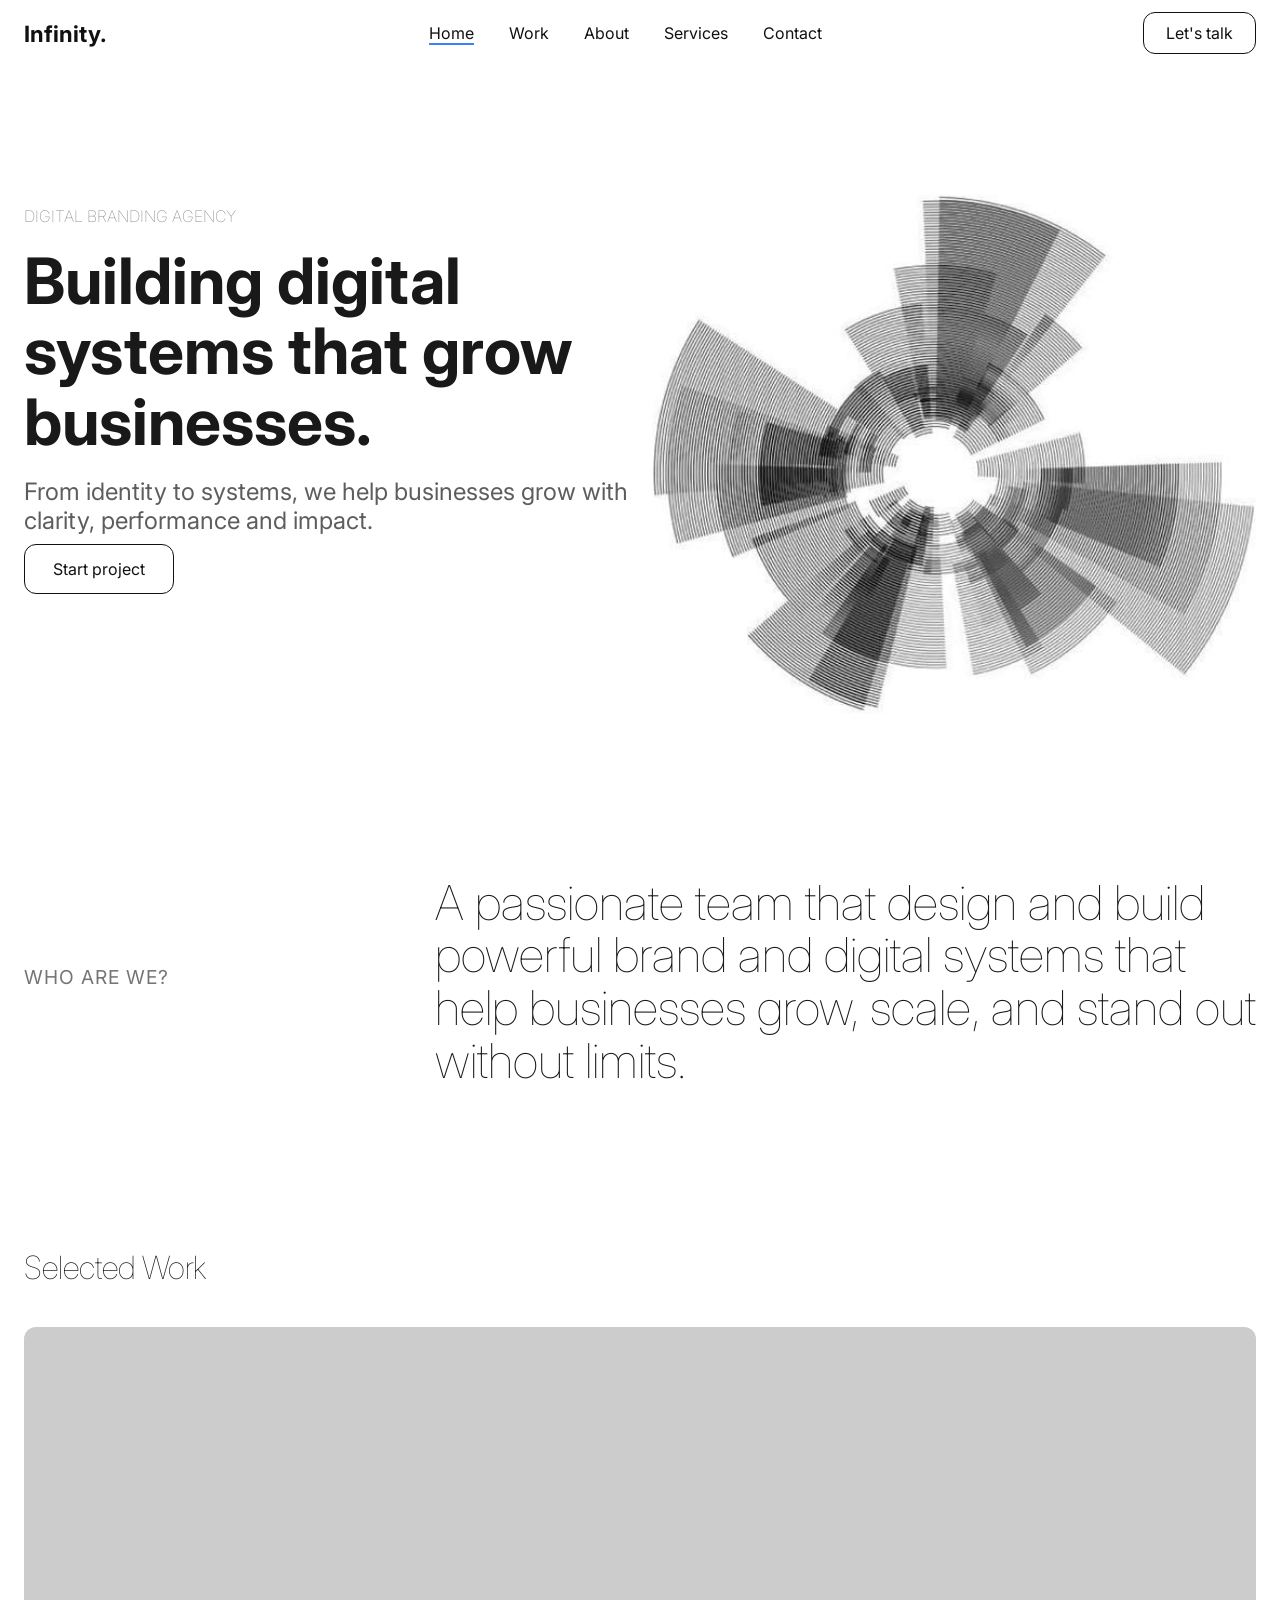
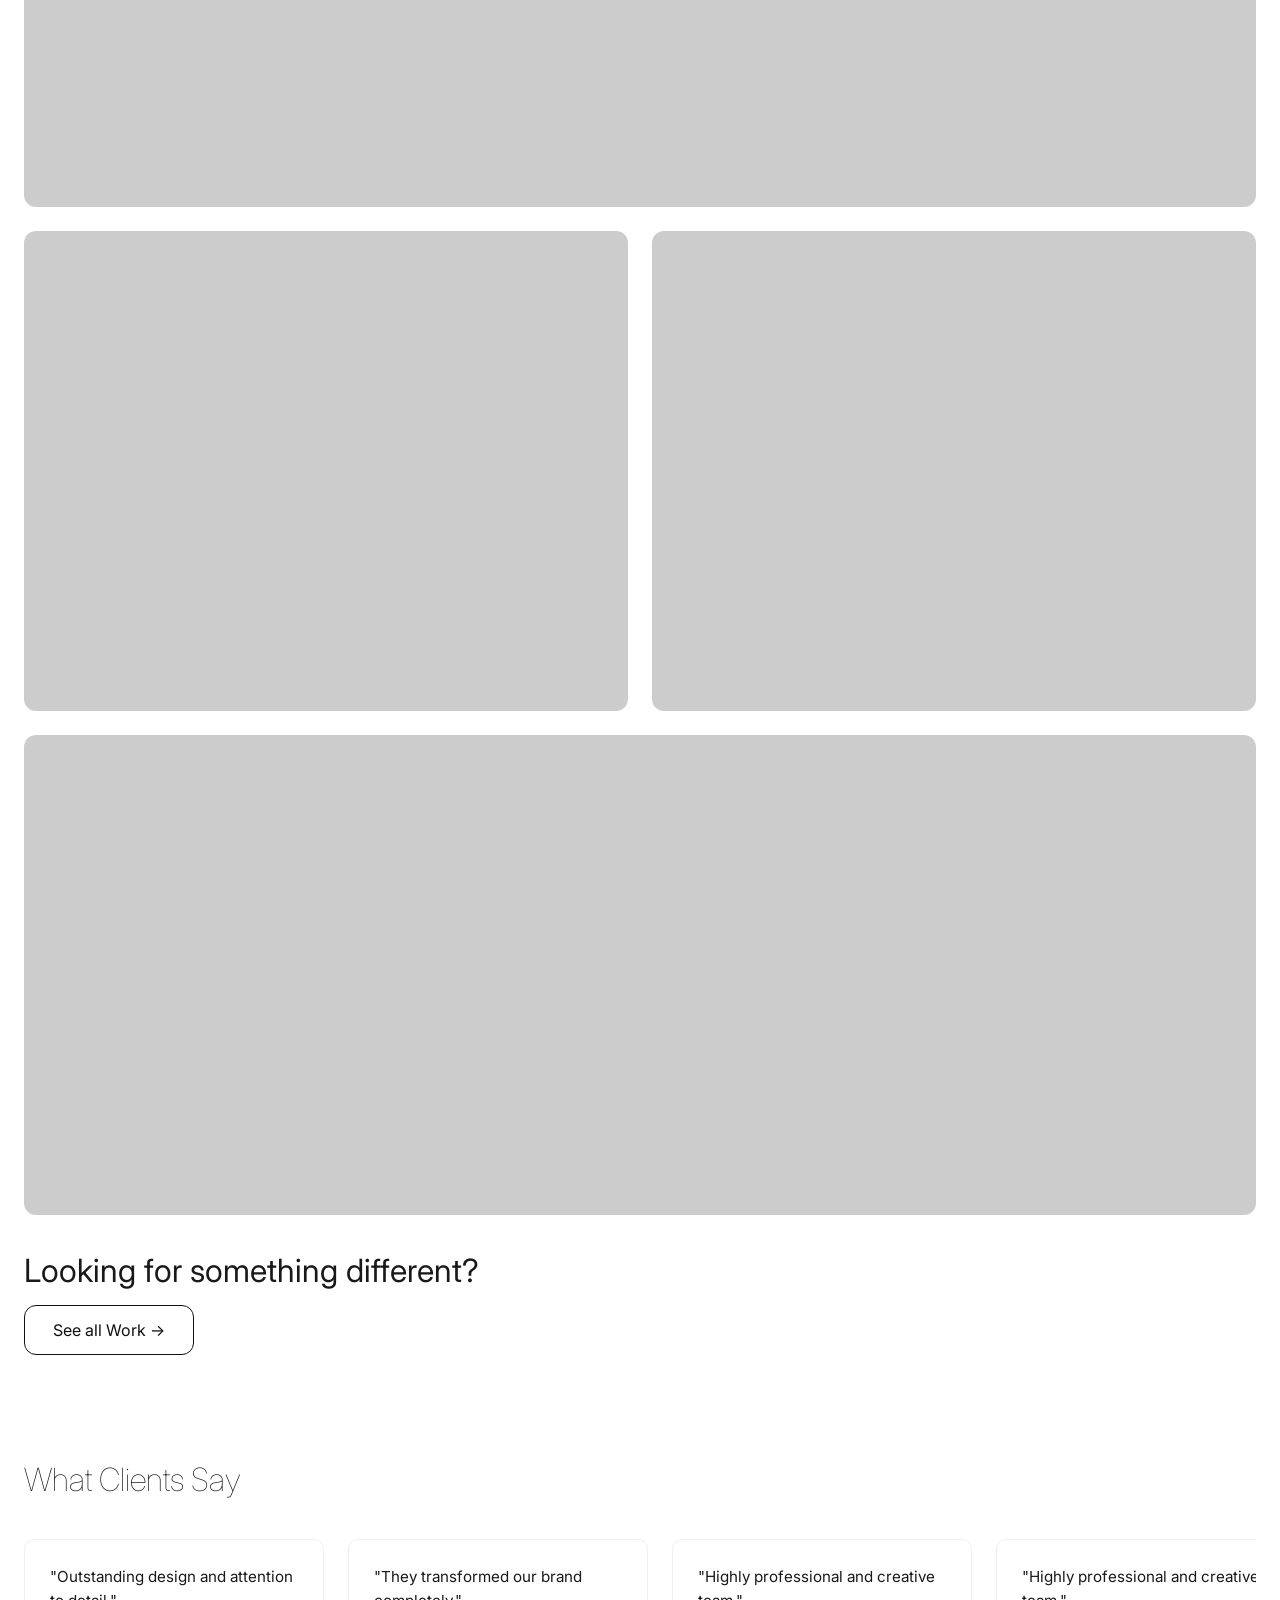
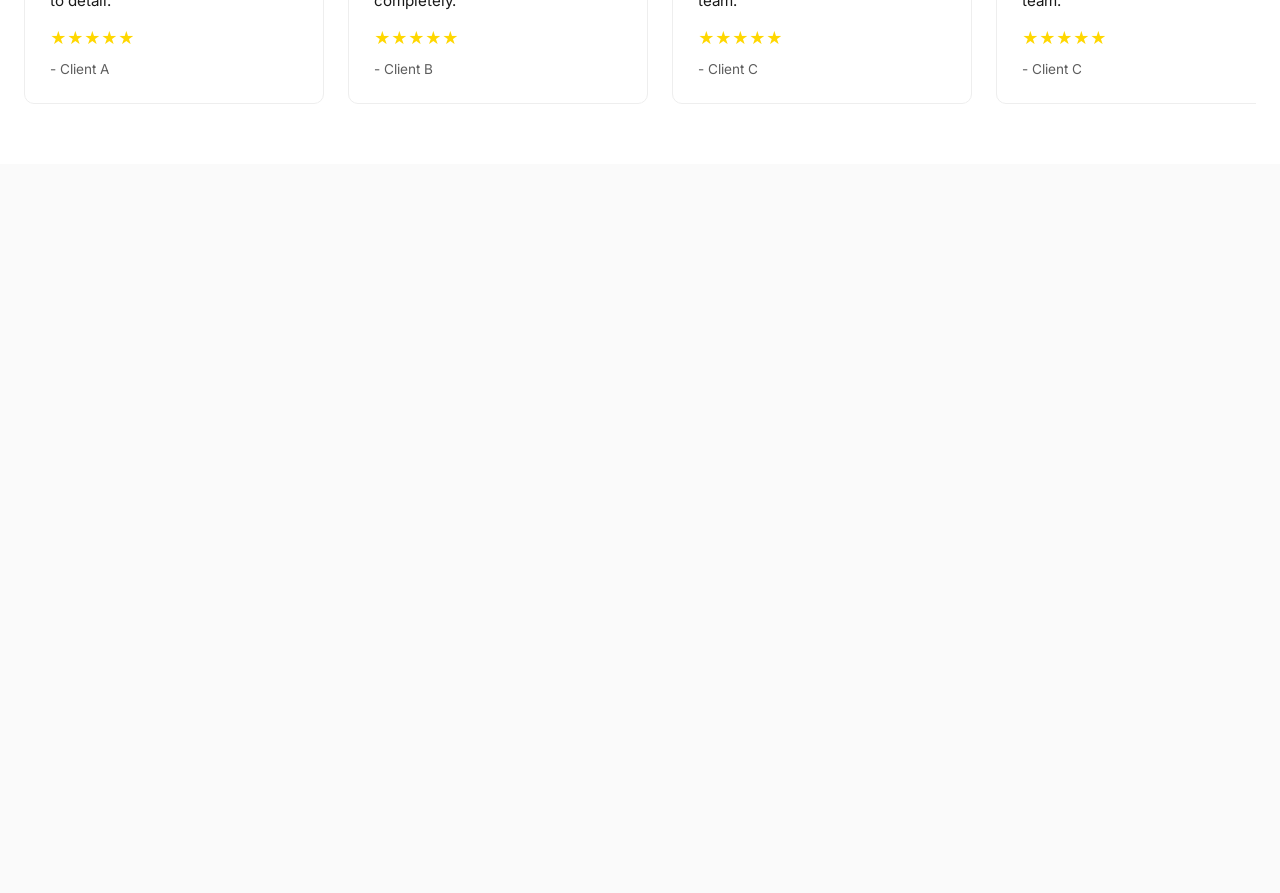
==== index.html @ a7bb95bc "Add files via upload" ====
<!DOCTYPE html>
<html lang="en">

    <head>

        <meta charset="UTF-8">
        <meta name="viewport" content="width=device-width, initial-scale=1.0">
        <title>Infinity Designs</title>

        <link href="https://fonts.googleapis.com/css2?family=Inter:wght@400;500;700&display=swap" rel="stylesheet">
        <link rel="stylesheet"href="style.css">
        <link rel="stylesheet"href="https://cdnjs.cloudflare.com/ajax/libs/font-awesome/6.5.0/css/all.min.css">

        
    </head>

    <body>

        <!-- PAGE TRANSITION -->
        <div class="page-transition"></div>

        <div class="main-content">

            <header class="navbar">

                <a href="index.html" class="logo">Infinity.</a>

                <nav class="nav">

                    <ul class="nav-links">
                        <li><a href="index.html" class="active">Home</a></li>
                        <li><a href="portfolio.html">Work</a></li>
                        <li><a href="about.html">About</a></li>
                        <li><a href="services.html">Services</a></li>
                        <li><a href="contact.html">Contact</a></li>
                    </ul>
                    <span class="underline"></span>

                    <a href="contact.html" class="mobile-cta">Let's talk</a>

                    <span class="underline"></span>

                </nav>

                <a href="contact.html" class="cta-btn">Let's talk</a>

                <!-- HAMBURGER -->

                <div class="hamburger">
                    <span></span>
                    <span></span>
                </div>

            </header>

           

            <!--HERO -->
            <section class="hero">

                <div class="hero-container">

                    <div class="hero-text">
                        <h4 class="hero-sub">DIGITAL BRANDING AGENCY</h4>
                        <h1>Building digital systems that grow businesses.</h1>
                        <p>From identity to systems, we help businesses grow with clarity, performance and impact.</p>
                        <a href="contact.html" class="hero-cta">Start project</a>
                    </div>
                   
                    <div class="hero-media">
                        <img src="assets/images/hero.jpg" alt="">
                    </div>

                </div>

            </section>



            <!-- ABOUT -->
            
            <section class="home-about">

                <div class="home-about-container">
                    <span class="home-about-label">who are we?</span>
                    <h1 class="home-about-title">A passionate team that design and build powerful brand and digital systems that help businesses grow, scale, and stand out without limits.</h1>
                </div>

            </section>



            <!-- WORK -->
            <section class="work">

                <h2 class="work-heading fade-item">Selected Work</h2>

                <div class="work-grid">

                    <a href="portfolio.html" class="work-item large">

                        <video src="assets/videos/Video Project 1.mp4" autoplay muted loop></video>

                        <div class="work-overlay">
                            <h3>Project One</h3>
                            <p>UI / UX Design</p>
                        </div>

                    </a>

                    <a href="portfolio.html" class="work-item">
                    
                        <video src="assets/videos/Video Project 1.mp4" autoplay muted loop></video>

                        <div class="work-overlay">
                            <h3>Project Two</h3>
                            <p>Branding & Web Design</p>
                        </div>

                    </a>

                    <a href="portfolio.html" class="work-item">

                        <video src="assets/videos/Video Project 2.mp4" autoplay muted loop></video>

                        <div class="work-overlay">
                            <h3>Project Three</h3>
                            <p>Hospitality</p>
                        </div>

                    </a>

                    <a href="portfolio.html" class="work-item large">

                        <video src="assets/videos/Video Project 3.mp4" autoplay muted loop></video>

                        <div class="work-overlay">
                            <h3>Project Name</h3>
                            <p>UI / UX Design</p>
                        </div>

                    </a>

                </div>

                <div class="work-cta-tittle">
                    <p>Looking for something different?</p>
                </div>

                <div>
                    <a href="portfolio.html" class="work-cta">See all Work →</a>
                </div>

            </section>



            <!-- TESTIMONIALS -->
            <section class="testimonials">

                <h2>What Clients Say</h2>

                <div class="testimonial-wrapper">
                    <div class="testimonial-track">

                        <div class="testimonial-group">
                            <div class="testimonial">
                                <p>"Outstanding design and attention to detail."</p>
                                <div class="stars">★★★★★</div>
                                <span>- Client A</span>
                            </div>

                            <div class="testimonial">
                                <p>"They transformed our brand completely."</p>
                                <div class="stars">★★★★★</div>
                                <span>- Client B</span>
                            </div>

                            <div class="testimonial">
                                <p>"Highly professional and creative team."</p>
                                <div class="stars">★★★★★</div>
                                <span>- Client C</span>
                            </div>

                            <div class="testimonial">
                                <p>"Highly professional and creative team."</p>
                                <div class="stars">★★★★★</div>
                                <span>- Client C</span>
                            </div>

                            <div class="testimonial">
                                <p>"Highly professional and creative team."</p>
                                <div class="stars">★★★★★</div>
                                <span>- Client C</span>
                            </div>

                            <div class="testimonial">
                                <p>"Highly professional and creative team."</p>
                                <div class="stars">★★★★★</div>
                                <span>- Client C</span>
                            </div>
                        </div>


                        <div class="testimonial-group">
                            <div class="testimonial">
                                <p>"Outstanding design and attention to detail."</p>
                                <div class="stars">★★★★★</div>
                                <span>- Client A</span>
                            </div>

                            <div class="testimonial">
                                <p>"They transformed our brand completely."</p>
                                <div class="stars">★★★★★</div>
                                <span>- Client B</span>
                            </div>

                            <div class="testimonial">
                                <p>"Highly professional and creative team."</p>
                                <div class="stars">★★★★★</div>
                                <span>- Client C</span>
                            </div>

                            <div class="testimonial">
                                <p>"Highly professional and creative team."</p>
                                <div class="stars">★★★★★</div>
                                <span>- Client C</span>
                            </div>

                            <div class="testimonial">
                                <p>"Highly professional and creative team."</p>
                                <div class="stars">★★★★★</div>
                                <span>- Client C</span>
                            </div>

                            <div class="testimonial">
                                <p>"Highly professional and creative team."</p>
                                <div class="stars">★★★★★</div>
                                <span>- Client C</span>
                            </div>
                        </div>

                    </div>
                </div>

                    
            </section>

        </div>


        <footer class="footer">

            <div class="footer-top">
                <h2 class="footer-slogan">
                Let’s grow your business digitally.
                </h2>

                <a href="contact.html" class="footer-cta">Start a Project</a>
            </div>

            <div class="footer-middle">

                <div>

                    <h4>Quick Links</h4>
                    <ul>
                        <li><a href="portfolio.html">Work</a></li>
                        <li><a href="about.html">About</a></li>
                        <li><a href="services.html">Services</a></li>
                        <li><a href="contact.html">Contact</a></li>

                    </ul>

                </div>

                <div>

                    <h4>See what we've built</h4>
                    <ul>
                        <li><a href="#">Branding</a></li>
                        <li><a href="#">Web Design</a></li>
                        <li><a href="#">UI/UX</a></li>
                        <li><a href="#">Software solutions</a></li>
                    </ul>

                </div>

                <div>

                    <h4>Social</h4>
                    <ul>
                        <li><a href="#"><i class="fa-brands fa-instagram"></i>  Instagram</a></li>
                        <li><a href="#"><i class="fa-brands fa-linkedin"></i>  LinkedIn</a></li>
                        <li><a href="#"><i class="fa-brands fa-twitter"></i>  Twitter</a></li>
                        <li><a href="#"><i class="fa-brands fa-behance"></i>  Behance</a></li>
                    </ul>

                </div>

                <div>
                    <h4>Contact us</h4>
                    <p>Email: hello@infinity.com</p>
                    <p>Whatsapp: +255 746 826 260</p>
                    <p>Dar es Salaam,</p>
                    <p> Tanzania</p>
                </div>

            </div>

            <div class="footer-bottom">

                <p>© 2026 Infinity. All rights reserved.</p>

            </div>

        </footer>

        <script src="script.js" defer></script>

    </body>
</html>
---- style.css ----
/* RESET */
* {
  margin: 0;
  padding: 0;
  box-sizing: border-box;
  font-family: 'Inter', sans-serif;
}

html, body {
  background: #fafafa;
  color: #191919;
}


/* NAVBAR*/
.navbar {
  display: flex;
  justify-content: space-between;
  align-items: center;
  padding: 12px 24px;
  position: sticky;
  top: 0;
  background: rgba(255,255,255,0.8);
  backdrop-filter: blur(12px);
  z-index: 1000;
}
.logo {
  font-size: 1.4rem;
  font-weight: 700;
  text-decoration: none;
  color: #111;
}
.nav-links {
  display: flex;
  gap: 35px;
  list-style: none; 
}
.nav a {
  text-decoration: none;
  color: #111;
  font-size: 1rem;
  transition: 0.3s;
}

/*UNDERLINE*/
.nav-links a {
  position: relative;
  text-decoration: none;
  padding-bottom: 1.5px;
}
.nav-links a::after {
  content: "";
  position: absolute;
  left: 0;
  bottom: 0;
  width: 0%;
  height: 2px;
  background: #3B82F6;
  transition: width 0.3s ease;
}
.nav-links a:hover::after {
  width: 100%;
}
.nav-links a.active::after {
  width: 100%;
}

/* CTA BUTTON */
.cta-btn {
  border: 1px solid #111;
  padding: 10px 22px;
  text-decoration: none;
  color: #111;
  position: relative;
  overflow: hidden;
  transition: all 0.3s ease;
  border-radius: 12px;
}

.cta-btn::before {
  content: "";
  position: absolute;
  inset: 0;
  background: #111;
  transform: scaleX(0);
  transform-origin: left;
  transition: 0.001ms;
  z-index: -1;
}

.cta-btn:hover {
  color: #fff;
  background: #3B82F6;
  border: 1px solid #3B82F6;
}


/* HAMBURGER */
.hamburger {
  display: none;
  flex-direction: column;
  gap: 6px;
  cursor: pointer;
  z-index: 1100;
}

.hamburger span {
  width: 25px;
  height: 2px;
  background: #111;
  transition: 0.3s;
}

.hamburger.active span:nth-child(1) {
  transform: rotate(45deg) translateY(6px);
}

.hamburger.active span:nth-child(2) {
  transform: rotate(-45deg) translateY(-6px);
}

.mobile-cta {
  display: none;
  margin-top: 40px;
  padding: 12px 25px;
  border: 1px solid #111;
  text-decoration: none;
  color: #111;
  text-align: center;
  transition: 0.3s;
}

.mobile-cta:hover {
  background: #3B82F6;
  border: #3B82F6;
  color: white;
}




/* HERO*/

.hero {
  padding: 120px 24px 60px;
}

.hero-container {
  display: grid;
  grid-template-columns: 1fr 1fr;
  gap: 24px;
  width: 100%;
}
.hero-text {
  max-width: 1200px;
  margin-bottom: 60px;
}

.hero-text h1 {
  font-size: 4rem;
  line-height: 1.1;
}

.hero-text p {
  margin-top: 20px;
  margin-bottom: 24px;
  opacity: 0.7;
  font-size: 1.5rem;
}
.hero-sub{
  margin: 20px 0px;
  opacity: 0.7;
  font-size: 1rem;
  font-weight: lighter;
}

.hero-cta {
  border: 1px solid #111;
  padding: 14px 28px;
  text-decoration: none;
  color: #111;
  position: relative;
  overflow: hidden;
  transition: all 0.3s ease;
  border-radius: 12px;
}

.hero.cta::before {
  content: "";
  position: absolute;
  inset: 0;
  background: #111;
  transform: scaleX(0);
  transform-origin: left;
  transition: 0.001ms;
  z-index: -1;
}

.hero-cta:hover {
  color: #fff;
  background: #3B82F6;
  border: 1px solid #3B82F6;
}

.hero-media {
  display: flex;
  justify-content: center;
  align-items: center;
}

.hero-media img {
  width: 100%;
  height: 100%;
  object-fit: cover;
}


/*  HERO RESPONSIVE */
@media (max-width: 900px) {

    .hero-container {
    display: grid;
    grid-template-columns: 1fr;
  }

  .hero {
    padding: 60px 12px 40px;
  }

  .hero-text h1 {
    font-size: 2.4rem;
  }

  .hero-text p {
   font-size: 1rem; 
  }

  .hero-media {
    height: 400px;
  }
}


/*ABOUT*/

.home-about {
    padding: 100px 24px;
}

.home-about-container {
display: grid;
grid-template-columns: 1fr 2fr;
align-items: center;
}

.home-about-label {
  font-size: 1.2rem;
  opacity: 0.6;
  margin-bottom: 10px;
  text-transform: uppercase;
  letter-spacing: 1px;
}

.home-about-title {
  font-size: 3rem;
  line-height: 1.1;
  font-weight: lighter;
}

@media (max-width: 900px) {

  .about {
  padding: 12px 24px;
}

.home-about-container {
display: grid;
gap: 24px;
grid-template-columns: 1fr;
}

.about-label {
  font-size: 1rem;
  opacity: 0.6;
  margin-bottom: 10px;
  text-transform: uppercase;
  letter-spacing: 1px;
}

.home-about-title {
  font-size: 2rem;
  line-height: 1.1;
  font-weight: lighter;
}
}



/* WORK */
.work {
  padding: 60px 24px;
}

.work h2 {
  margin-bottom: 40px;
  font-size: 2rem;
  font-weight: lighter;
}

.work-grid {
  display: grid;
  grid-template-columns: 1fr 1fr;
  gap: 24px;
}

.work-item {
  position: relative;
  background: #ccc;
  height: 480px;
  overflow: hidden;
  border-radius: 12px;
  transition: transform 0.4s ease;
}

.large { grid-column: span 2;  }


.work-item {
  position: relative;
  overflow: hidden;
  border-radius: 12px;
}

.work-item video {
  width: 100%;
  height: 100%;
  object-fit: cover;
}
.work-item {
  display: block;
  text-decoration: none;
  color: inherit;
}

.work-item {
  transition: transform 0.3s ease;
}

.work-item:hover {
  transform: translateY(-5px);
}

.work-item {
  cursor: pointer;
}

/* OVERLAY */
.work-overlay {
  position: absolute;
  inset: 0;
  background: rgba(0,0,0,0.4);
  color: white;
  display: flex;
  flex-direction: column;
  justify-content: flex-end;
  padding: 20px;
  opacity: 0;
  transition: 0.4s ease;
}
.work-overlay {
  transform: translateY(20px);
}


.work-item:hover .work-overlay {
  opacity: 1;
  transform: translateY(0);
}

.work p {
    font-size: 2rem;
    padding-top: 36px;
}

.work-cta-tittle {
 margin-bottom: 30px;
}
.work-cta {
  border: 1px solid #111;
  padding: 14px 28px;
  text-decoration: none;
  color: #111;
  position: relative;
  overflow: hidden;
  transition: all 0.3s ease;
  border-radius: 12px;
}

.work.cta::before {
  content: "";
  position: absolute;
  inset: 0;
  background: #111;
  transform: scaleX(0);
  transform-origin: left;
  transition: 0.001ms;
  z-index: -1;
}

.work-cta:hover {
  color: #fff;
  background: #3B82F6;
  border: 1px solid #3B82F6;
}

/* WORK RESPONSIVE*/
@media (max-width: 900px) {
  
  .work-grid {
    grid-template-columns: 1fr;
  }
  .work h2 {
    padding: 24px 0px 0px;
  }

  .work-grid {
    grid-template-columns: 1fr;
  }

  /* RESET ALL ASYMMETRICAL SPANS */
  .work-item,
  .large,
  .tall,
  .wide {
    grid-column: span 1 !important;
    grid-row: span 1 !important;
  }

  /* UNIFORM HEIGHT */
  .work-item {
    height: 220px;
     border-radius: 12px;
  }

.work-item:active {
  transform: scale(0.98);
}

.work p {
    font-size: 2rem;
}
}




/*TESTIMONIALS */

.testimonials {
  padding: 60px 24px;
  overflow: hidden;
}

.testimonials h2 {
  margin-bottom: 40px;
  font-size: 2rem;
  font-weight: lighter;
}

.testimonial {
  min-width: 300px;
  max-width: 300px;
  padding: 25px;
  border: 1px solid #eee;
  border-radius: 10px;
  background: #fff;
  flex-shrink: 0;
}

.testimonial p {
  margin-bottom: 15px;
  font-size: 0.95rem;
  line-height: 1.6;
}


.testimonial-wrapper {
  overflow: hidden;
  width: 100%;
}

.testimonial-track {
  display: flex;
  width: max-content;
  animation: scrollLoop 30s linear infinite;
}

.testimonial-group {
  display: flex;
  gap: 24px;
}

.testimonial {
  min-width: 300px;
  flex-shrink: 0;
}

/* 🔥 KEYFRAME */
@keyframes scrollLoop {
  0% {
    transform: translateX(0);
  }
  100% {
    transform: translateX(-50%);
  }
}

.testimonial-wrapper:hover .testimonial-track {
  animation-play-state: paused;
}


.stars {
  color: gold;
  margin-bottom: 10px;
  font-size: 1rem;
}

/* NAME */
.testimonial span {
  font-size: 0.85rem;
  opacity: 0.7;
}

.testimonial {
  transition: 0.3s;
}

.testimonial:hover {
  transform: translateY(-5px);
}

/*TESTIMONIALS RESPONSIVE*/
@media (max-width: 900px) {

  .testimonials {
    padding: 60px 24px;
  }

  .testimonial {
    min-width: 250px;
  }
}



/*FOOTER*/

.footer {
  background: #111;
  color: #fff;
  padding: 100px 24px 40px;
}


.footer-top {
  display: grid;
  grid-template-columns: 3fr 1fr;
  align-items: center;
  margin-bottom: 80px;
}

.footer-slogan {
  font-size: 3rem;
  line-height: 1.2;
  max-width: 1000px;
}

.footer-cta {
  padding: 14px 28px;
  border: 1px solid #fff;
  text-decoration: none;
  color: #fff;
  transition: 0.3s;
  white-space: nowrap;
  border-radius: 12px;
  margin-left: auto;
}

.footer-cta:hover {
  background: #3B82F6;
  border: 1px solid #3B82F6;
  color: #111;
}


.footer-middle {
  display: grid;
  grid-template-columns: repeat(4, 1fr);
  gap: 40px;
  margin-bottom: 60px;
}

.footer-middle h4 {
  margin-bottom: 15px;
  font-size: 0.95rem;
  opacity: 0.9;
}

.footer-middle ul {
  list-style: none;
}

.footer-middle a {
  text-decoration: none;
  color: #fff;
  opacity: 0.7;
  display: inline-block;
  margin-bottom: 10px;
  transition: 0.3s;
}

.footer-middle a:hover {
  opacity: 1;
  transform: translateX(5px);
  
}

.footer-middle p {
  opacity: 0.7;
  margin-bottom: 10px;
}

/*BOTTOM*/
.footer-bottom {
  border-top: 1px solid rgba(255,255,255,0.1);
  padding-top: 20px;
  font-size: 0.85rem;
  opacity: 0.6;
}

.footer-middle a {
  position: relative;
}

.footer-middle a::after {
  content: "";
  position: absolute;
  left: 0;
  bottom: -3px;
  width: 0%;
  height: 2px;
  background: #3B82F6;
  transition: 0.3s ease;
}

.footer-middle a:hover::after {
  width: 100%;
  
}


/*PAGE SLIDING EFFECT */
.main-content {
  position: relative;
  z-index: 2;
  background: #fff;
}
.main-content {
  margin-bottom: 200px;
}

/* FOOTER STAYS UNDER */
.footer {
  position: sticky;
  bottom: 0;
  z-index: 1;
}

.main-content {
  background: #fff; /* MUST exist */
  position: relative;
  z-index: 2;
}

/*FOOTER RESPONSIVE*/
@media (max-width: 900px) {

  .footer {
    padding: 80px 20px 30px;
  }

  .footer-top {
    flex-direction: column;
    align-items: flex-start;
  }

  .footer-slogan {
    font-size: 2rem;
  }

  .footer-middle {
    grid-template-columns: 1fr 1fr;
    gap: 30px;
  }
}



/*ADDITIONS*/





.nav.active .nav-links li:nth-child(1) { transition-delay: 0.1s; }
.nav.active .nav-links li:nth-child(2) { transition-delay: 0.2s; }
.nav.active .nav-links li:nth-child(3) { transition-delay: 0.3s; }
.nav.active .nav-links li:nth-child(4) { transition-delay: 0.4s; }


/*MOBILE RESPONSIVE*/
@media (max-width: 900px) {

  .nav {
    flex-direction: column;
    padding: 40px;
  }

  .nav {
    background: rgba(255, 255, 255, 0.7);
    backdrop-filter: blur(15px);
  }

  .mobile-cta {
    display: block;
    border-radius: 15px;
  }

  /* overlay background */
  .overlay {
    position: fixed;
    inset: 0;
    background: rgba(0,0,0,0.3);
    opacity: 0;
    pointer-events: none;
    transition: 0.3s;
  }

  .overlay.active {
    opacity: 1;
    pointer-events: all;
  }
}


@media (max-width: 900px) {

  .nav {
    position: fixed;
    top: 0;
    right: -100%;
    height: 100vh;
    width: 75%;
    background: white;
    display: flex;
    flex-direction: column;
    justify-content: center;
    padding: 40px;
    transition: 0.4s ease;
    z-index: 1000;
  }

  .nav.active {
    right: 0;
  }

  .nav-links {
    flex-direction: column;
    gap: 30px;
    font-size: 1.3rem;
  }

  .cta-btn {
    display: none;
  }

  .mobile-cta {
    display: block;
  }

  .hamburger {
    display: flex;
  }
}

/* ONLY apply animation on mobile */
@media (max-width: 900px) {
  .nav-links li {
    opacity: 0;
    transform: translateY(20px);
    transition: 0.4s;
  }

  .nav.active .nav-links li {
    opacity: 1;
    transform: translateY(0);
  }
}

.nav.active .nav-links li {
  opacity: 1;
  transform: translateY(0);
}








/*WORK PAGE*/


/* WORK HERO */
.work-hero {
  padding: 140px 24px 60px;
}

.work-hero-container {
display: grid;
grid-template-columns: 1fr 3fr;
align-items: center;
gap: 30px;
}

.work-label {
  font-size: 1rem;
  opacity: 0.6;
  margin-bottom: 10px;
  text-transform: uppercase;
  letter-spacing: 1px;
}

.work-title {
  font-size: 3.5rem;
  line-height: 1.1;
}

/* CATEGORIES */
.work-categories {
  margin-top: 50px;
}

.work-categories ul {
  display: flex;
  gap: 30px;
  list-style: none;
  flex-wrap: wrap;
}

.work-categories li {
  cursor: pointer;
  font-size: 0.95rem;
  opacity: 0.6;
  position: relative;
  transition: 0.3s;
}

/* ACTIVE + HOVER */
.work-categories li.active,
.work-categories li:hover {
  opacity: 1;
}

/* UNDERLINE ANIMATION */
.work-categories li::after {
  content: "";
  position: absolute;
  left: 0;
  bottom: -5px;
  width: 0%;
  height: 2px;
  background: #111;
  transition: 0.3s;
}

.work-categories li:hover::after,
.work-categories li.active::after {
  width: 100%;
}




@media (max-width: 900px) {

.work-hero {
  padding: 60px 24px 24px;
}

.work-hero-container {
display: flex;
flex-direction: column;
gap: 24px;
align-items: baseline;
}

.work-label {
  font-size: 0.9rem;
  opacity: 0.6;
  margin-bottom: 10px;
  text-transform: uppercase;
  letter-spacing: 1px;
}

.work-title {
  font-size: 2rem;
  line-height: 1.1;
}


}




/* CATEGORY FILTER*/

.work-item.hide {
  opacity: 0;
  transform: scale(0.8);
  pointer-events: none;
}

.work-item {
  opacity: 1;
  transform: scale(1);
  transition: 0.4s ease;
}

.work-grid {
  transition: all 0.4s ease;
}

.work-item {
  will-change: transform;
}


/* animate out */
.work-item.hide {
  opacity: 0;
  transform: scale(0.8);
  pointer-events: none;
}

/* fully removed from layout */
.work-item.hidden {
  display: none;
}

.work-item {
  transition: transform 0.6s ease, opacity 0.4s ease;
  will-change: transform;
}







/* ABOUT PAGE*/

.about-hero{
  padding: 140px 24px 60px;
}

.about-hero-container{
  display: grid;
  grid-template-columns: 1fr 1fr;
  gap: 30px;
}

.about-label {
  font-size:1.2rem;
  font-weight: lighter;
  text-transform: uppercase;
  opacity: 0.8;
}

.about-title {
  font-size:3.5rem;
  font-weight: 600;
  padding-top: 30px;
}


.about {
    padding: 100px 24px;
}

.about-container {
display: grid;
grid-template-columns: 1fr 2fr;
align-items: center;
}

.about-about-label {
  font-size: 1.2rem;
  opacity: 0.6;
  margin-bottom: 10px;
  text-transform: uppercase;
  letter-spacing: 1px;
}

.about-about-title {
  font-size: 3rem;
  line-height: 1.1;
  font-weight: lighter;
}

.about-cta {
  padding: 14px 28px;
  border: 1px solid #111;
  text-decoration: none;
  color: #111;
  transition: 0.3s;
  border-radius: 12px;
  margin-left: auto;
}

.about-cta:hover {
  background: #111;
  color: #fff;
}

.about-founders {
  display: grid;
  grid-template-columns: 1.2fr 1fr;
  gap: 60px;
  padding: 100px 24px;
  align-items: center;
}

.founders-images {
  display: grid;
  grid-template-columns: 1fr 1fr;
  gap: 20px;
}


/* CARD */
.founder-card {
  position: relative;
  overflow: hidden;
  border-radius: 10px;
}

/* IMAGE */
.founder-card img {
  width: 100%;
  height: 400px;
  object-fit: cover;
  display: block;
  transition: transform 0.6s ease;
}

/* OVERLAY */
.founder-overlay {
  position: absolute;
  inset: 0;
  background: rgba(0,0,0,0.7);
  color: #fff;
  padding: 20px;

  display: flex;
  flex-direction: column;
  justify-content: flex-end;

  opacity: 0;
  transform: translateY(20px);
  transition: 0.4s ease;
}

/* TEXT */
.founder-overlay h4 {
  margin-bottom: 5px;
}

.founder-overlay span {
  font-size: 0.85rem;
  opacity: 0.8;
  margin-bottom: 10px;
}

.founder-overlay p {
  font-size: 0.85rem;
  line-height: 1.4;
}

.founder-card:hover img {
  transform: scale(1.05);
}

.founder-card:hover .founder-overlay {
  opacity: 1;
  transform: translateY(0);
}

.founders-text h2 {
  font-size: 2.5rem;
  line-height: 1.3;
  font-weight: lighter;
}

.about-values-container {
  display: grid;
  padding: 0px 60px;
  grid-template-columns: 1fr 2fr;
  padding: 30px;
  align-items: center;
}

.values-label{
  font-size: 1.2rem;
  opacity: 0.6;
  text-transform: uppercase;
  letter-spacing: 1px; 
}

.values-title {
  font-size: 3rem;
  line-height: 1.1;
  margin-right: auto;
  font-weight: lighter;
  
}

.about-values {
  display: grid;
  grid-template-columns: repeat(4, 1fr);
  gap: 30px;
  padding: 0 24px 100px;
}

.value-card {
  padding: 30px;
  border: 1px solid #eee;
  border-radius: 10px;
  transition: 0.3s ease;
}

.value-card h3 {
  margin-bottom: 48px;
  font-size: 2rem;
}

.value-card p {
  font-size: 1rem;
  opacity: 0.7;
}

/* HOVER */
.value-card:hover {
  transform: translateY(-5px);
   background: #3B82F6;
  color: #fff;
}

@media (max-width: 900px) {

.about-hero{
  padding: 140px 24px 60px;
}

.about-hero-container{
  display: grid;
  grid-template-columns: 1fr;
  gap: 30px;
}

.about-label {
  font-size:1.2rem;
  font-weight: lighter;
  text-transform: uppercase;
  opacity: 0.8;
}

.about-title {
  font-size:2rem;
  padding-top: 30px;
}


  /* STATEMENT */
  .about-statement {
  padding: 60px 24px;
  display: grid;
  grid-template-columns: 1fr;
  gap: 30px;
}

.about-statement h2 {
  font-size: 2rem;
  max-width: 700px;
  line-height: 1.3;
  font-weight: lighter;
}

.about-cta {
  padding: 14px 28px;
  border: 1px solid #111;
  text-decoration: none;
  color: #111;
  transition: 0.3s;
  border-radius: 12px;
  
}

  .about-founders {
  grid-template-columns: 1fr;
  padding: 80px 20px;
}

.founders-images {
  grid-template-columns: 1fr 1fr;
}

.founder-card img {
  height: 300px;
}

.founders-text h2 {
  font-size: 1.8rem;
}

  /* VALUES */

  .heading-label {
    opacity: 0.7;
    font-size: 1rem;
    padding-right: 100px;
}

.heading-title {
    font-weight: lighter;
    font-size: 1.8rem;
}

.about-values {
  grid-template-columns: 1fr 1fr;
  padding: 0 20px 80px;
}

.about-values-container {
 padding: 0px; 
display: grid;
grid-template-columns: 1fr;
align-items: center;
gap: 30px;
}

.values-label {
  font-size: 1rem;
  opacity: 0.6; 
}

.values-title {
  font-size: 2rem;
  line-height: 1.1;
  margin-left: 0;
}
.values {
  margin: 0px 24px;
}
.about-container {
  display: grid;
  grid-template-columns: 1fr;
  gap: 30px;
}
}

@media (max-width: 450px) {
 .about-values {
  grid-template-columns: 1fr;
  padding: 0 20px 80px;
} 
.founders-images {
  grid-template-columns: 1fr;
}
.about-container {
  display: grid;
  grid-template-columns: 1fr;
  gap: 30px;
}
.about-about-title {
  font-size: 2rem;
}
}






/*SERVICES PAGE*/
.services-hero{
  padding: 140px 24px 60px;
}

.services-hero-container{
  display: grid;
  grid-template-columns: 1fr 1fr;
  gap: 30px;
}

.services-label {
  font-size:1.2rem;
  font-weight: lighter;
  text-transform: uppercase;
  opacity: 0.8;
}

.services-title {
  font-size:3.5rem;
  font-weight: 600;
  padding-top: 30px;
}


.service-img {
  overflow: hidden;
  border-radius: 10px;
  max-width: 800px;
}
.service-img img {
  width: 100%;
  height: 100%;
  object-fit: cover;
  transition: 0.6s ease;
}

.service-img:hover img {
  transform: scale(1.05);
}


.service-container {
  display: grid;
  grid-template-columns: 1fr 2fr;
  padding: 30px 24px;
  align-items: center;
}

.service-label{
  font-size: 1.2rem;
  opacity: 0.6;
  text-transform: uppercase;
  letter-spacing: 1px; 
}

.service-title {
  font-size: 3rem;
  line-height: 1.1;
  margin-right: auto;
  font-weight: lighter;
  
}

.services {
  display: grid;
  grid-template-columns: repeat(6, 1fr);
  gap: 24px;
  justify-content: center;
  padding: 24px;
}
.service-card {
  padding: 40px;
  background: #f5f5f5;
  border-radius: 16px;
  transition: 0.6s ease;  
}

.service-card h3 {
  padding-bottom: 30px;
  font-size: 1.5rem;
}
.service-card {
  grid-column: span 2; /* each card = 2 columns */
}

.service-card:hover {
  transform: translateY(-5px);
   background: #3B82F6;;
  color: #fff;
}

.about-heading-container {
    display: flex;
    justify-content: space-between;
    align-items: baseline;
    gap: 120px;
}

/* Center the last 2 cards */
.service-card:nth-child(4) {
  grid-column: 2 / span 2;
}

.service-card:nth-child(5) {
  grid-column: 4 / span 2;
}

/* 📱 Mobile: 1 column */
@media (max-width: 900px) {
  .services-hero{
  padding: 120px 24px 60px;
}
.services-hero-container{
  display: grid;
  grid-template-columns: 1fr;
  gap: 30px;
}
.services-title {
  font-size:2rem;
  font-weight: 600;
  padding-top: 30px;
}
.service-container {
  display: grid;
  grid-template-columns: 1fr;
  padding: 24px 0px;
  align-items: center;
  gap: 24px;
}
.service-title {
  font-size: 2rem;
  line-height: 1.1;
  margin-right: auto;
  font-weight: lighter;
}
  
}

@media (max-width: 450px) {
 .services {
  grid-template-columns: 1fr 1fr;
}

.service-card,
.service-card:nth-child(4),
.service-card:nth-child(5) {
  grid-column: 1 / -1;
}
}






/*CONTACT PAGE*/

.contact-hero{
  padding: 140px 24px 60px;
}

.contact-hero-container{
  display: grid;
  grid-template-columns: 1fr 1fr;
  gap: 30px;
}

.contact-label {
  font-size:1.2rem;
  font-weight: lighter;
  text-transform: uppercase;
  opacity: 0.8;
}

.contact-title {
  font-size:3.5rem;
  font-weight: 600;
  padding-top: 30px;
}

.contact {
  width: 100%;
  padding: 80px 24px;
}

.contact-container {
  max-width: 1400px;
  margin: 0 auto;
}

.contact-title {
  font-size: 3rem;
  font-weight: 400;
  margin-bottom: 60px;
  letter-spacing: -0.5px;
}

.contact-form {
  display: grid;
  grid-template-columns: repeat(2, 1fr);
  gap: 40px 24px;
}

.form-group.full {
  grid-column: span 2;
}

.form-group label {
  display: block;
  font-size: 0.85rem;
  margin-bottom: 10px;
  color: #666;
}

.form-group input,
.form-group textarea {
  width: 100%;
  border: none;
  border-bottom: 1px solid #ccc;
  padding: 12px 0;
  font-size: 1rem;
  background: transparent;
  outline: none;
  transition: 0.3s ease;
}

.form-group input:focus,
.form-group textarea:focus {
  border-color: #000;
}

.file input {
  border: none;
  padding: 0;
}

.submit-btn {
  margin-top: 20px;
  padding: 16px 32px;
  border: none;
  background: #3B82F6;;
  color: #fff;
  font-size: 0.9rem;
  letter-spacing: 1px;
  cursor: pointer;
  transition: 0.3s ease;
  border-radius: 12px;
}

.submit-btn:hover {
  opacity: 0.8;
  
}


@media (max-width: 768px) {

  .contact-hero-container{
  display: grid;
  grid-template-columns: 1fr;
  gap: 30px;
}
  .contact-form {
    grid-template-columns: 1fr;
  }

  .form-group.full {
    grid-column: span 1;
  }
  .contact-title {
    font-size: 2rem;
  }
}
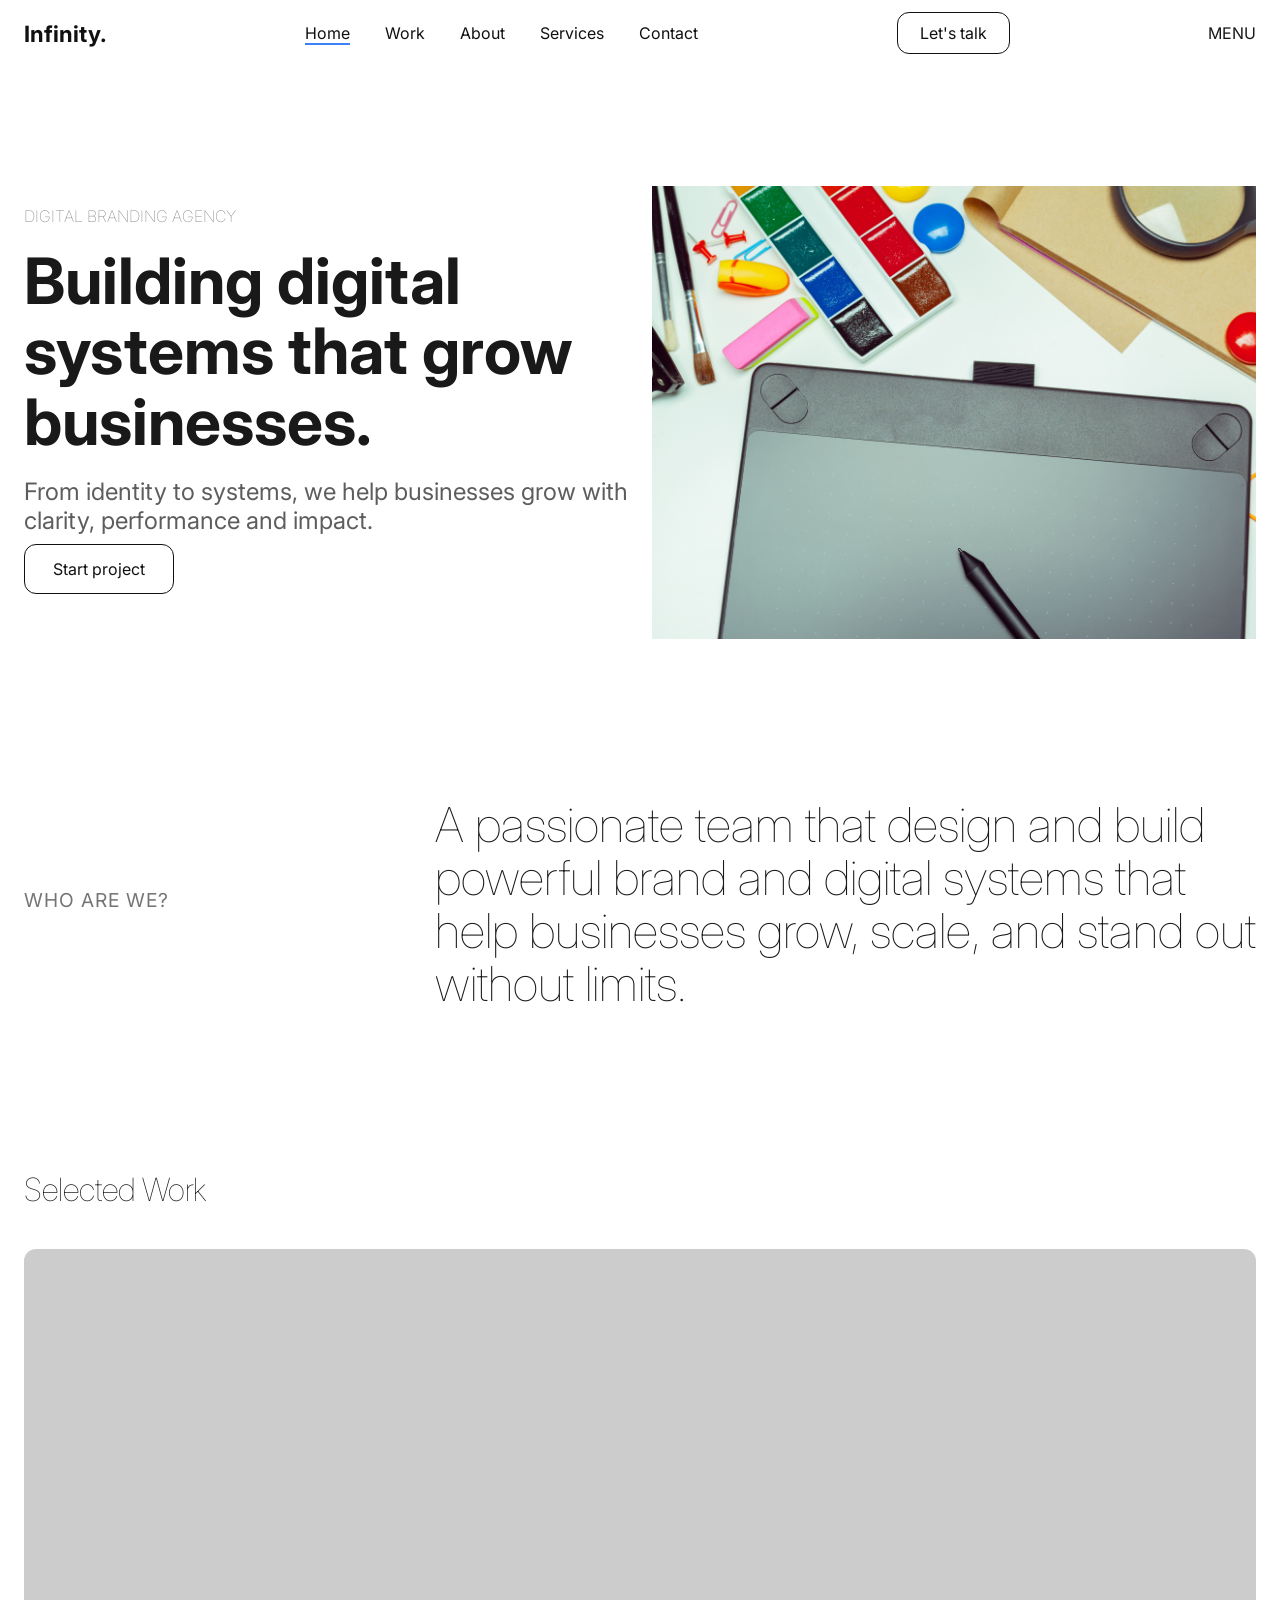
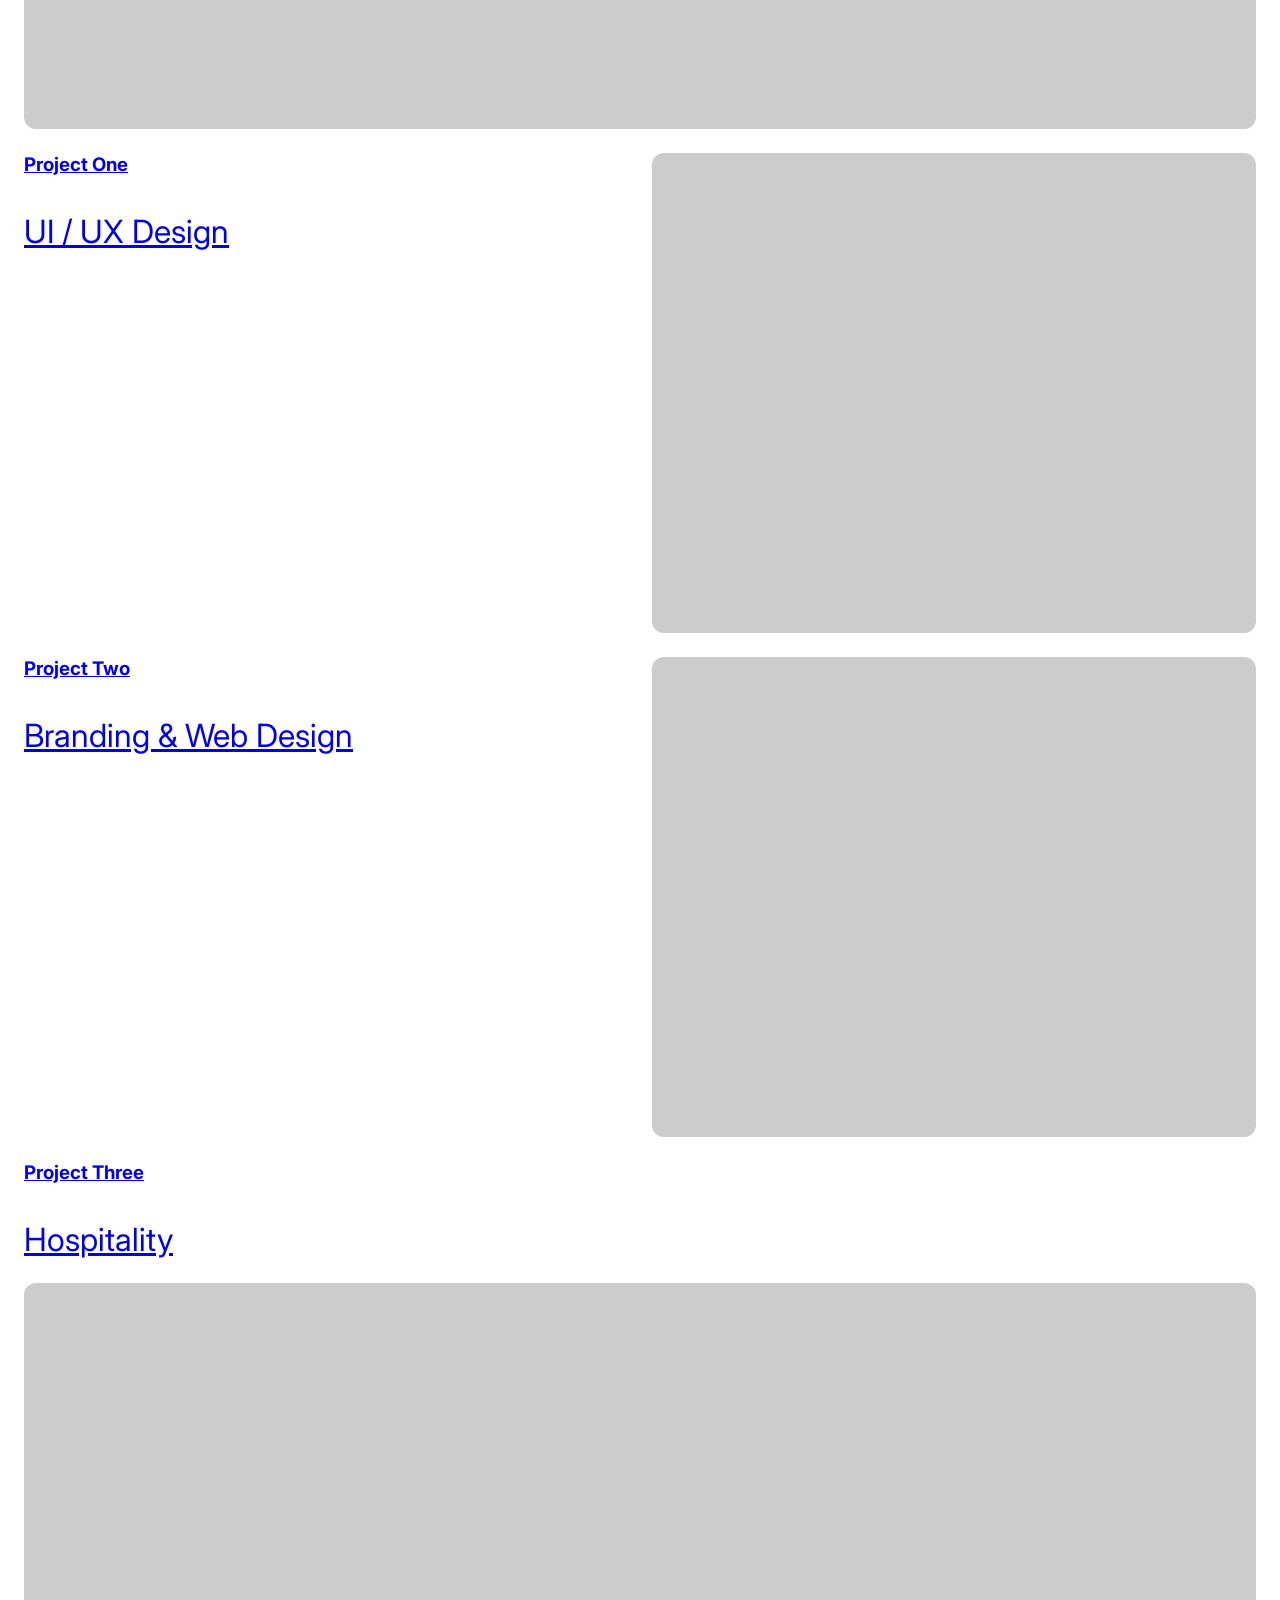
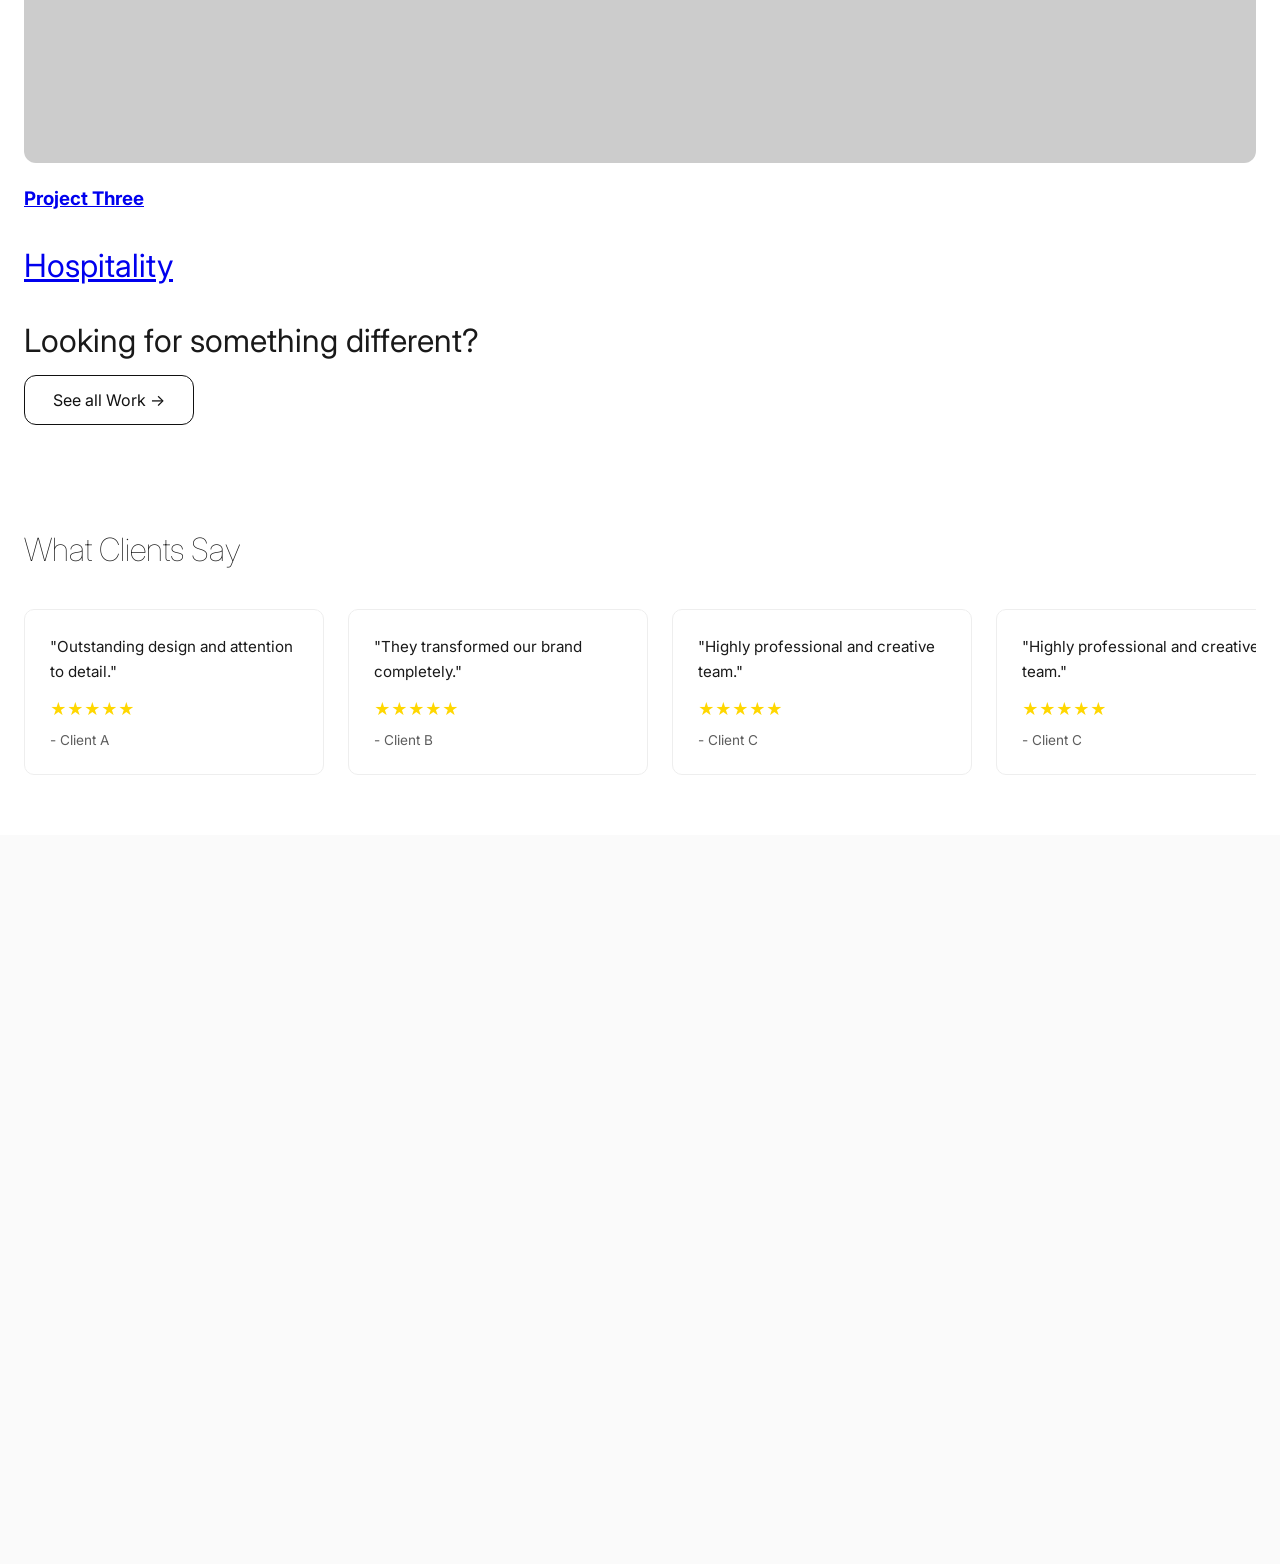
==== commit f415bd80: "Update index.html" ====
--- a/index.html
+++ b/index.html
@@ -7,12 +7,12 @@
         <meta name="viewport" content="width=device-width, initial-scale=1.0">
         <title>Infinity Designs</title>
 
-        <link href="https://fonts.googleapis.com/css2?family=Inter:wght@400;500;700&display=swap" rel="stylesheet">
+        <link href="https://fonts.googleapis.com/css2?family=Inter:wght@400;500;600&family=Space+Grotesk:wght@500;600;700&display=swap" rel="stylesheet">
         <link rel="stylesheet"href="style.css">
         <link rel="stylesheet"href="https://cdnjs.cloudflare.com/ajax/libs/font-awesome/6.5.0/css/all.min.css">
 
-        
     </head>
+
 
     <body>
 
@@ -44,12 +44,8 @@
 
                 <a href="contact.html" class="cta-btn">Let's talk</a>
 
-                <!-- HAMBURGER -->
-
-                <div class="hamburger">
-                    <span></span>
-                    <span></span>
-                </div>
+
+               <div class="menu-toggle">MENU</div>
 
             </header>
 
@@ -64,11 +60,11 @@
                         <h4 class="hero-sub">DIGITAL BRANDING AGENCY</h4>
                         <h1>Building digital systems that grow businesses.</h1>
                         <p>From identity to systems, we help businesses grow with clarity, performance and impact.</p>
-                        <a href="contact.html" class="hero-cta">Start project</a>
+                        <div class="ctaa"><a href="contact.html" class="hero-cta">Start project</a></div>
                     </div>
                    
                     <div class="hero-media">
-                        <img src="assets/images/hero.jpg" alt="">
+                        <img src="assets/images/bg3.jpg" alt="hero image">
                     </div>
 
                 </div>
@@ -108,20 +104,32 @@
 
                     </a>
 
+                    <a href="portfolio.html" class="work-info">
+                        <h3>Project One</h3>
+                        <p>UI / UX Design</p>
+                    </a>
+                    
+
                     <a href="portfolio.html" class="work-item">
                     
-                        <video src="assets/videos/Video Project 1.mp4" autoplay muted loop></video>
+                        <video src="assets/videos/Video Project 2.mp4" autoplay muted loop></video>
 
                         <div class="work-overlay">
                             <h3>Project Two</h3>
                             <p>Branding & Web Design</p>
                         </div>
-
-                    </a>
+   
+                    </a>
+
+                    <a href="portfolio.html" class="work-info">
+                        <h3>Project Two</h3>
+                        <p>Branding & Web Design</p>
+                    </a>
+
 
                     <a href="portfolio.html" class="work-item">
 
-                        <video src="assets/videos/Video Project 2.mp4" autoplay muted loop></video>
+                        <video src="assets/videos/Video Project 3.mp4" autoplay muted loop></video>
 
                         <div class="work-overlay">
                             <h3>Project Three</h3>
@@ -130,6 +138,11 @@
 
                     </a>
 
+                    <a href="portfolio.html" class="work-info">
+                        <h3>Project Three</h3>
+                        <p>Hospitality</p>
+                    </a>
+
                     <a href="portfolio.html" class="work-item large">
 
                         <video src="assets/videos/Video Project 3.mp4" autoplay muted loop></video>
@@ -141,13 +154,18 @@
 
                     </a>
 
+                    <a href="portfolio.html" class="work-info">
+                        <h3>Project Three</h3>
+                        <p>Hospitality</p>
+                    </a>
+
                 </div>
 
                 <div class="work-cta-tittle">
                     <p>Looking for something different?</p>
                 </div>
 
-                <div>
+                <div class="ctaa">
                     <a href="portfolio.html" class="work-cta">See all Work →</a>
                 </div>
 
@@ -316,7 +334,7 @@
 
         </footer>
 
-        <script src="script.js" defer></script>
+        <script src="script.js"></script>
 
     </body>
-</html>+</html>
--- a/style.css
+++ b/style.css
@@ -1442,19 +1442,34 @@
   margin-right: auto;
   font-weight: lighter;
 }
+.services {
+  grid-template-columns: 1fr;
+}
   
 }
 
 @media (max-width: 450px) {
  .services {
-  grid-template-columns: 1fr 1fr;
-}
-
-.service-card,
-.service-card:nth-child(4),
-.service-card:nth-child(5) {
-  grid-column: 1 / -1;
-}
+    grid-template-columns: 1fr; /* single column */
+    gap: 16px;
+    padding: 16px;
+  }
+
+  /* Reset ALL grid positioning */
+  .service-card,
+  .service-card:nth-child(4),
+  .service-card:nth-child(5) {
+    grid-column: 1 / -1;
+  }
+
+  .service-card {
+    padding: 24px; /* slightly tighter for mobile */
+  }
+
+  .service-card h3 {
+    font-size: 1.2rem;
+    padding-bottom: 16px;
+  }
 }
 
 
@@ -1581,8 +1596,10 @@
   }
 }
 
-
-
-
-
-
+body {
+  overflow-x: hidden;
+}
+
+
+
+
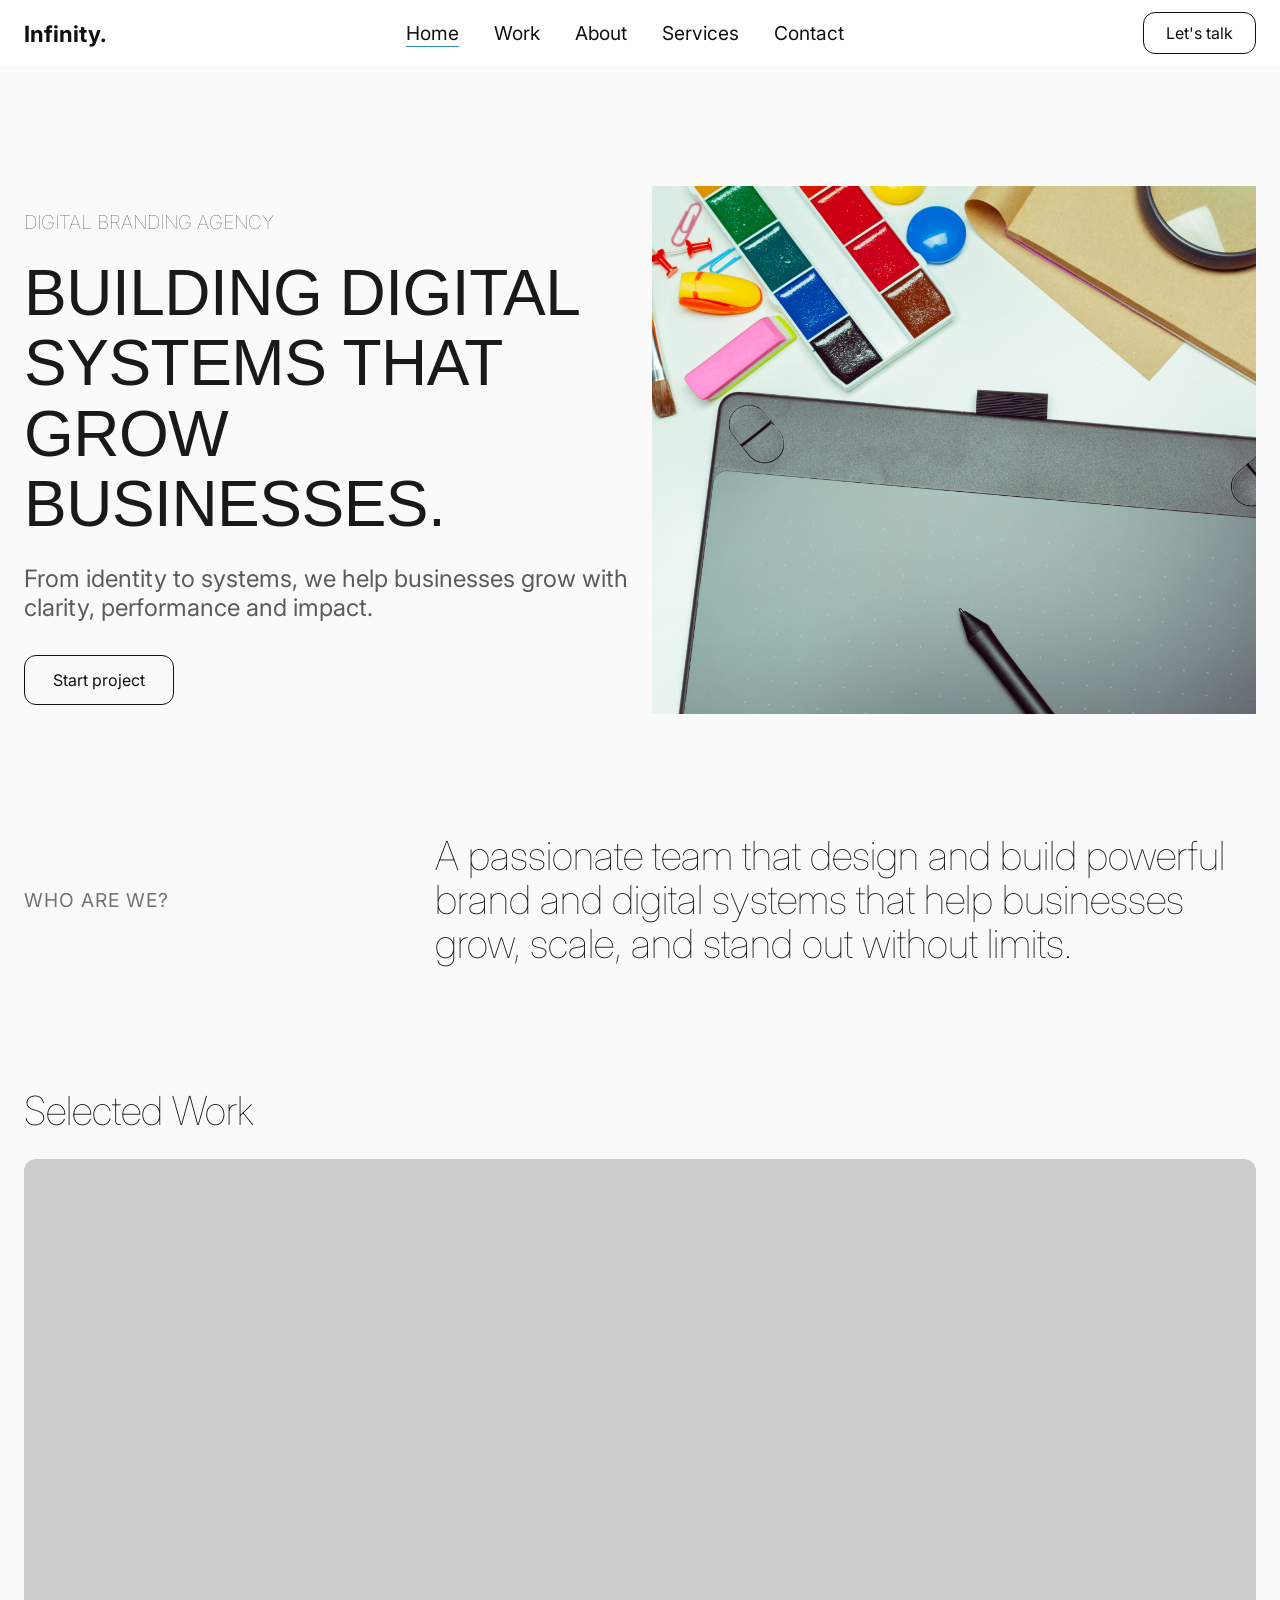
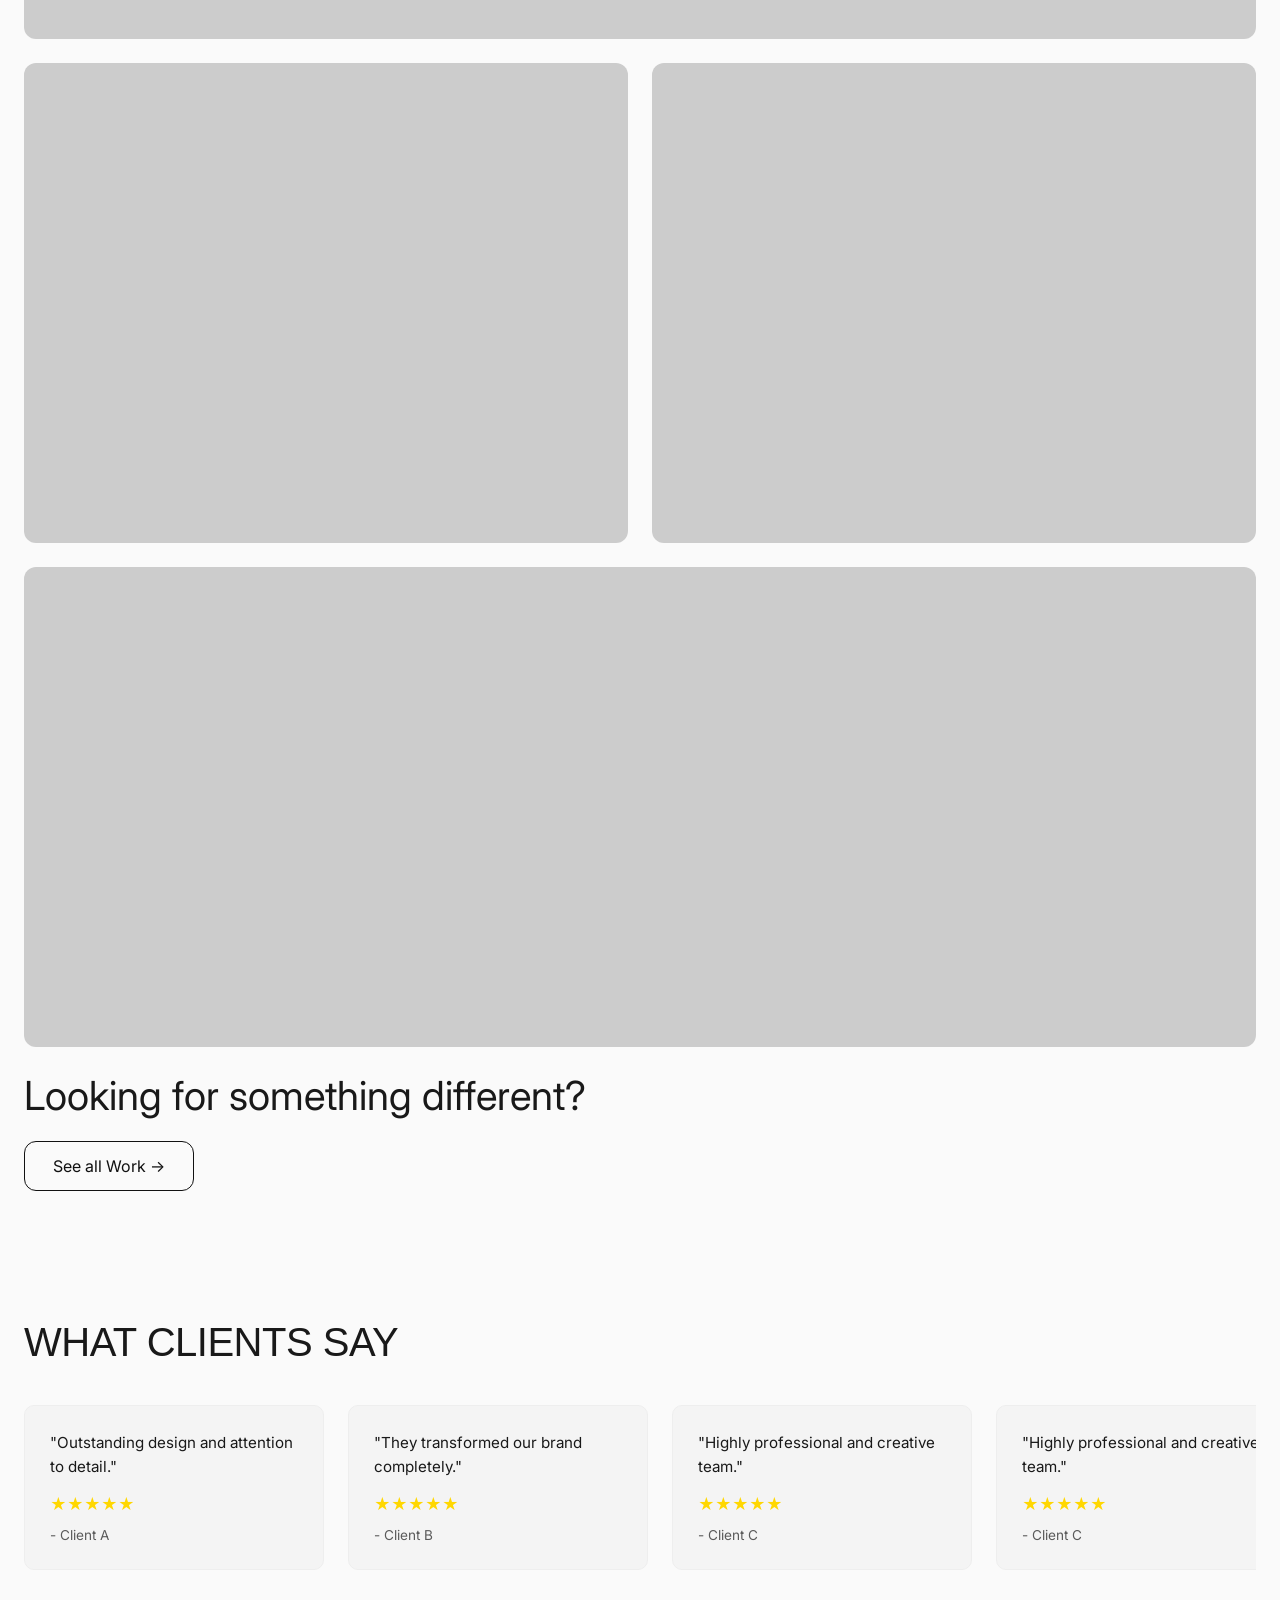
==== commit f3f8d040: "Update index.html" ====
--- a/index.html
+++ b/index.html
@@ -328,7 +328,7 @@
 
             <div class="footer-bottom">
 
-                <p>© 2026 Infinity. All rights reserved.</p>
+                <p>© 2026 Infinity designs. All rights reserved.</p>
 
             </div>
 
--- a/style.css
+++ b/style.css
@@ -3,8 +3,25 @@
   margin: 0;
   padding: 0;
   box-sizing: border-box;
+}
+body {
   font-family: 'Inter', sans-serif;
 }
+
+.hero h1,
+.testimonials h2,
+.work-hero h1,
+.about-title,
+.values-title,
+.footer-top h2,
+.services-title,
+.service-title,
+.contact-title {
+  font-family: 'Space Grotesk', sans-serif;
+  letter-spacing: -0.5px;
+}
+
+
 
 html, body {
   background: #fafafa;
@@ -38,7 +55,7 @@
 .nav a {
   text-decoration: none;
   color: #111;
-  font-size: 1rem;
+  font-size: 1.2rem;
   transition: 0.3s;
 }
 
@@ -54,8 +71,8 @@
   left: 0;
   bottom: 0;
   width: 0%;
-  height: 2px;
-  background: #3B82F6;
+  height: 1px;
+  background: #328eb8;
   transition: width 0.3s ease;
 }
 .nav-links a:hover::after {
@@ -90,51 +107,13 @@
 
 .cta-btn:hover {
   color: #fff;
-  background: #3B82F6;
-  border: 1px solid #3B82F6;
-}
-
-
-/* HAMBURGER */
-.hamburger {
-  display: none;
-  flex-direction: column;
-  gap: 6px;
-  cursor: pointer;
-  z-index: 1100;
-}
-
-.hamburger span {
-  width: 25px;
-  height: 2px;
-  background: #111;
-  transition: 0.3s;
-}
-
-.hamburger.active span:nth-child(1) {
-  transform: rotate(45deg) translateY(6px);
-}
-
-.hamburger.active span:nth-child(2) {
-  transform: rotate(-45deg) translateY(-6px);
-}
-
-.mobile-cta {
-  display: none;
-  margin-top: 40px;
-  padding: 12px 25px;
-  border: 1px solid #111;
-  text-decoration: none;
-  color: #111;
-  text-align: center;
-  transition: 0.3s;
-}
-
-.mobile-cta:hover {
-  background: #3B82F6;
-  border: #3B82F6;
-  color: white;
-}
+  background: #328eb8;
+  border: 1px solid #328eb8;
+}
+
+
+
+
 
 
 
@@ -151,26 +130,23 @@
   gap: 24px;
   width: 100%;
 }
-.hero-text {
-  max-width: 1200px;
-  margin-bottom: 60px;
-}
 
 .hero-text h1 {
-  font-size: 4rem;
-  line-height: 1.1;
+ font-size: 4rem;
+ line-height: 1.1;
+ font-weight: 400;
+ text-transform: uppercase;
 }
 
 .hero-text p {
-  margin-top: 20px;
-  margin-bottom: 24px;
+  padding: 24px 0px;
   opacity: 0.7;
   font-size: 1.5rem;
 }
 .hero-sub{
-  margin: 20px 0px;
+  padding: 24px 0px;
   opacity: 0.7;
-  font-size: 1rem;
+  font-size: 1.2rem;
   font-weight: lighter;
 }
 
@@ -184,6 +160,9 @@
   transition: all 0.3s ease;
   border-radius: 12px;
 }
+.ctaa {
+  padding: 24px 0px;
+}
 
 .hero.cta::before {
   content: "";
@@ -198,14 +177,14 @@
 
 .hero-cta:hover {
   color: #fff;
-  background: #3B82F6;
-  border: 1px solid #3B82F6;
+  background: #328eb8;
+  border: 1px solid #328eb8;
 }
 
 .hero-media {
   display: flex;
   justify-content: center;
-  align-items: center;
+  align-items: center;  
 }
 
 .hero-media img {
@@ -215,36 +194,38 @@
 }
 
 
-/*  HERO RESPONSIVE */
+/*  HERO MOBILE*/
 @media (max-width: 900px) {
 
-    .hero-container {
-    display: grid;
-    grid-template-columns: 1fr;
-  }
-
-  .hero {
-    padding: 60px 12px 40px;
-  }
-
-  .hero-text h1 {
-    font-size: 2.4rem;
-  }
-
-  .hero-text p {
-   font-size: 1rem; 
-  }
-
-  .hero-media {
-    height: 400px;
-  }
+  .hero-container {
+  display: grid;
+  grid-template-columns: 1fr;
+}
+
+.hero {
+  padding: 60px 12px 60px;
+}
+
+.hero-text h1 {
+  font-size: 2.5rem;
+}
+
+.hero-text p {
+  font-size: 1.2rem; 
+}
+
+.hero-media {
+  height: 400px;
+
+}
+
 }
 
 
 /*ABOUT*/
 
 .home-about {
-    padding: 100px 24px;
+    padding: 60px 24px;
 }
 
 .home-about-container {
@@ -256,21 +237,20 @@
 .home-about-label {
   font-size: 1.2rem;
   opacity: 0.6;
-  margin-bottom: 10px;
   text-transform: uppercase;
   letter-spacing: 1px;
 }
 
 .home-about-title {
-  font-size: 3rem;
+  font-size: 2.5rem;
   line-height: 1.1;
   font-weight: lighter;
 }
 
 @media (max-width: 900px) {
 
-  .about {
-  padding: 12px 24px;
+  .home-about {
+  padding: 60px 12px;
 }
 
 .home-about-container {
@@ -279,10 +259,9 @@
 grid-template-columns: 1fr;
 }
 
-.about-label {
+.home-about-label {
   font-size: 1rem;
   opacity: 0.6;
-  margin-bottom: 10px;
   text-transform: uppercase;
   letter-spacing: 1px;
 }
@@ -302,8 +281,8 @@
 }
 
 .work h2 {
-  margin-bottom: 40px;
-  font-size: 2rem;
+ padding: 0 0 24px;
+  font-size: 2.5rem;
   font-weight: lighter;
 }
 
@@ -382,8 +361,9 @@
     padding-top: 36px;
 }
 
-.work-cta-tittle {
- margin-bottom: 30px;
+.work-cta-tittle p {
+ padding: 24px 0 12px;
+ font-size: 2.5rem;
 }
 .work-cta {
   border: 1px solid #111;
@@ -409,45 +389,77 @@
 
 .work-cta:hover {
   color: #fff;
-  background: #3B82F6;
-  border: 1px solid #3B82F6;
-}
-
-/* WORK RESPONSIVE*/
-@media (max-width: 900px) {
-  
+  background: #328eb8;
+  border: 1px solid #328eb8;
+}
+
+.work-info {
+  display: none;
+}
+
+/* WORK MOBILE*/
+@media (max-width: 768px) {
+
+    .work {
+    padding: 60px 12px;
+  }
+  .work h2 {
+ padding: 0 0 24px;
+  font-size: 2rem;
+  font-weight: lighter;
+}
+
   .work-grid {
     grid-template-columns: 1fr;
   }
-  .work h2 {
-    padding: 24px 0px 0px;
-  }
-
-  .work-grid {
-    grid-template-columns: 1fr;
-  }
-
-  /* RESET ALL ASYMMETRICAL SPANS */
-  .work-item,
-  .large,
-  .tall,
-  .wide {
-    grid-column: span 1 !important;
-    grid-row: span 1 !important;
-  }
-
-  /* UNIFORM HEIGHT */
+
+  .large {
+    grid-column: span 1;
+  }
+
   .work-item {
-    height: 220px;
-     border-radius: 12px;
-  }
-
-.work-item:active {
-  transform: scale(0.98);
-}
-
-.work p {
-    font-size: 2rem;
+    transform: none !important;
+  }
+
+  .work-item:hover {
+    transform: none;
+  }
+
+  .work-overlay {
+    display: none;
+  }
+
+  .work-info {
+    display: block;
+    text-decoration: none;
+  }
+
+  .work-info h3 {
+    font-size: 1.2rem;
+    margin-bottom: 6px;
+    color: #191919;
+  }
+
+  .work-info p {
+    font-size: 0.9rem;
+    color: #666;
+  }
+  .work p {
+    
+    padding-top: 0px;
+}
+
+  .work-item {
+    height: auto;
+  }
+
+  .work-item video {
+    height: 250px;
+  }
+
+  .work-cta-tittle p {
+ padding: 24px 0 12px;
+ font-size: 2rem;
 }
 }
 
@@ -463,8 +475,9 @@
 
 .testimonials h2 {
   margin-bottom: 40px;
-  font-size: 2rem;
+  font-size: 2.5rem;
   font-weight: lighter;
+  text-transform: uppercase;
 }
 
 .testimonial {
@@ -473,7 +486,7 @@
   padding: 25px;
   border: 1px solid #eee;
   border-radius: 10px;
-  background: #fff;
+  background: #f4f4f4;
   flex-shrink: 0;
 }
 
@@ -493,6 +506,7 @@
   display: flex;
   width: max-content;
   animation: scrollLoop 30s linear infinite;
+  gap: 24px;
 }
 
 .testimonial-group {
@@ -526,7 +540,6 @@
   font-size: 1rem;
 }
 
-/* NAME */
 .testimonial span {
   font-size: 0.85rem;
   opacity: 0.7;
@@ -540,7 +553,7 @@
   transform: translateY(-5px);
 }
 
-/*TESTIMONIALS RESPONSIVE*/
+/*TESTIMONIALS MOBILE*/
 @media (max-width: 900px) {
 
   .testimonials {
@@ -550,6 +563,12 @@
   .testimonial {
     min-width: 250px;
   }
+  .testimonials h2 {
+  margin-bottom: 40px;
+  font-size: 2rem;
+  font-weight: lighter;
+  text-transform: uppercase;
+}
 }
 
 
@@ -557,8 +576,8 @@
 /*FOOTER*/
 
 .footer {
-  background: #111;
-  color: #fff;
+  background: #191919;
+  color: #fafafa;
   padding: 100px 24px 40px;
 }
 
@@ -574,6 +593,7 @@
   font-size: 3rem;
   line-height: 1.2;
   max-width: 1000px;
+  text-transform: uppercase;
 }
 
 .footer-cta {
@@ -588,9 +608,9 @@
 }
 
 .footer-cta:hover {
-  background: #3B82F6;
-  border: 1px solid #3B82F6;
-  color: #111;
+  background: #328eb8;
+  border: 1px solid #328eb8;
+  color: #fff;
 }
 
 
@@ -649,8 +669,8 @@
   left: 0;
   bottom: -3px;
   width: 0%;
-  height: 2px;
-  background: #3B82F6;
+  height: 1px;
+  background: #328eb8;
   transition: 0.3s ease;
 }
 
@@ -664,26 +684,20 @@
 .main-content {
   position: relative;
   z-index: 2;
-  background: #fff;
+  background: #fafafa;
 }
 .main-content {
   margin-bottom: 200px;
 }
 
-/* FOOTER STAYS UNDER */
 .footer {
   position: sticky;
   bottom: 0;
   z-index: 1;
 }
 
-.main-content {
-  background: #fff; /* MUST exist */
-  position: relative;
-  z-index: 2;
-}
-
-/*FOOTER RESPONSIVE*/
+
+/*FOOTER MOBILE*/
 @media (max-width: 900px) {
 
   .footer {
@@ -691,8 +705,13 @@
   }
 
   .footer-top {
-    flex-direction: column;
-    align-items: flex-start;
+    display: grid;
+    grid-template-columns: 1fr;
+    gap: 24px;
+  }
+  .footer-cta {
+    margin-left: 0px;
+    margin-right: auto;
   }
 
   .footer-slogan {
@@ -703,116 +722,148 @@
     grid-template-columns: 1fr 1fr;
     gap: 30px;
   }
-}
-
-
-
-/*ADDITIONS*/
-
-
-
-
-
+
+  .footer-middle a:hover {
+    transform: none;
+  }
+
+  /* Keep underline visible (no hover dependency) */
+  .footer-middle a::after {
+    display: none;
+  
+}
+}
+
+
+
+.menu-toggle {
+  font-size: 0.9rem;
+  letter-spacing: 1px;
+  cursor: pointer;
+  z-index: 1001;
+  display: none;
+}
+
+.mobile-cta {
+  display: none;
+}
+
+body.menu-open {
+  overflow: hidden;
+}
+
+/* MOBILE NAV */
+@media (max-width: 768px) {
+  
+  .menu-toggle {
+    font-size: 1rem;
+    letter-spacing: 1px;
+    cursor: pointer;
+    z-index: 1001;
+    display: block;
+  }
+
+
+  .nav {
+    position: fixed;
+    top: 0px;
+    left: 0;
+    width: 100%;
+    height: 100vh;
+    background: #fff;
+
+    display: flex;
+    flex-direction: column;
+    justify-content: center;
+    align-items: flex-start;
+    padding: 60px 24px;
+
+    transform: translateY(-100%);
+    transition: transform 0.5s ease;
+    z-index: 1000;
+  }
+
+  .nav.active {
+    transform: translateY(0);
+    top: 50px;
+    justify-content: flex-start;
+  }
+
+  /* Links left aligned */
+  .nav-links {
+    list-style: none;
+    padding: 0;
+    margin-bottom: 30px;
+    display: flex;
+    flex-direction: column;
+    
+  }
+
+  .nav-links li { 
+    opacity: 0;
+    transform: translateY(20px);
+  }
+
+  .nav-links a {
+    font-size: 1.8rem;
+    text-decoration: none;
+    color: #0D0D0D;
+  }
+  .mobile-cta a {
+    font-size: 1.5rem;
+  }
+
+  .mobile-cta {
+    
+    margin-top: 40px;
+    padding: 12px 25px;
+    font-size: 1.5rem;
+    text-decoration: none;
+    color: #fafafa;
+    text-align: center;
+    border-radius: 12px;
+    display: block;
+    background: #328eb8;
+  }
+ 
+  .cta-btn {
+    display: none;
+  }
+
+  .nav-links a::after {
+  content: "";
+  position: absolute;
+  left: 0;
+  bottom: 0;
+  width: 0%;
+  height: 1px;
+  background: #328eb8;
+  transition: width 0.3s ease;
+}
+.nav-links a:hover::after {
+  display: none;
+}
+}
+
+.nav.active .nav-links li {
+  opacity: 1;
+  transform: translateY(0);
+  transition: 0.4s ease;
+}
+
+/* Stagger delays */
 .nav.active .nav-links li:nth-child(1) { transition-delay: 0.1s; }
 .nav.active .nav-links li:nth-child(2) { transition-delay: 0.2s; }
 .nav.active .nav-links li:nth-child(3) { transition-delay: 0.3s; }
 .nav.active .nav-links li:nth-child(4) { transition-delay: 0.4s; }
-
-
-/*MOBILE RESPONSIVE*/
-@media (max-width: 900px) {
-
-  .nav {
-    flex-direction: column;
-    padding: 40px;
-  }
-
-  .nav {
-    background: rgba(255, 255, 255, 0.7);
-    backdrop-filter: blur(15px);
-  }
-
-  .mobile-cta {
-    display: block;
-    border-radius: 15px;
-  }
-
-  /* overlay background */
-  .overlay {
-    position: fixed;
-    inset: 0;
-    background: rgba(0,0,0,0.3);
-    opacity: 0;
-    pointer-events: none;
-    transition: 0.3s;
-  }
-
-  .overlay.active {
-    opacity: 1;
-    pointer-events: all;
-  }
-}
-
-
-@media (max-width: 900px) {
-
-  .nav {
-    position: fixed;
-    top: 0;
-    right: -100%;
-    height: 100vh;
-    width: 75%;
-    background: white;
-    display: flex;
-    flex-direction: column;
-    justify-content: center;
-    padding: 40px;
-    transition: 0.4s ease;
-    z-index: 1000;
-  }
-
-  .nav.active {
-    right: 0;
-  }
-
-  .nav-links {
-    flex-direction: column;
-    gap: 30px;
-    font-size: 1.3rem;
-  }
-
-  .cta-btn {
-    display: none;
-  }
-
-  .mobile-cta {
-    display: block;
-  }
-
-  .hamburger {
-    display: flex;
-  }
-}
-
-/* ONLY apply animation on mobile */
-@media (max-width: 900px) {
-  .nav-links li {
-    opacity: 0;
-    transform: translateY(20px);
-    transition: 0.4s;
-  }
-
-  .nav.active .nav-links li {
-    opacity: 1;
-    transform: translateY(0);
-  }
-}
-
-.nav.active .nav-links li {
+.nav.active .nav-links li:nth-child(5) { transition-delay: 0.5s; }
+
+.nav.active .mobile-cta {
   opacity: 1;
   transform: translateY(0);
-}
-
+  transition: 0.4s ease;
+  transition-delay: 0.3s;
+}
 
 
 
@@ -825,7 +876,7 @@
 
 /* WORK HERO */
 .work-hero {
-  padding: 140px 24px 60px;
+  padding: 120px 24px 60px;
 }
 
 .work-hero-container {
@@ -836,7 +887,7 @@
 }
 
 .work-label {
-  font-size: 1rem;
+  font-size: 1.2rem;
   opacity: 0.6;
   margin-bottom: 10px;
   text-transform: uppercase;
@@ -844,8 +895,10 @@
 }
 
 .work-title {
-  font-size: 3.5rem;
-  line-height: 1.1;
+  font-size: 4rem;
+ line-height: 1.1;
+ font-weight: 400;
+ text-transform: uppercase;
 }
 
 /* CATEGORIES */
@@ -881,8 +934,8 @@
   left: 0;
   bottom: -5px;
   width: 0%;
-  height: 2px;
-  background: #111;
+  height: 1px;
+  background: #328eb8;
   transition: 0.3s;
 }
 
@@ -897,7 +950,7 @@
 @media (max-width: 900px) {
 
 .work-hero {
-  padding: 60px 24px 24px;
+  padding: 60px 12px;
 }
 
 .work-hero-container {
@@ -916,7 +969,7 @@
 }
 
 .work-title {
-  font-size: 2rem;
+  font-size: 2.5rem;
   line-height: 1.1;
 }
 
@@ -975,7 +1028,7 @@
 /* ABOUT PAGE*/
 
 .about-hero{
-  padding: 140px 24px 60px;
+  padding: 120px 24px 60px;
 }
 
 .about-hero-container{
@@ -989,17 +1042,19 @@
   font-weight: lighter;
   text-transform: uppercase;
   opacity: 0.8;
+  padding-bottom: 24px;
 }
 
 .about-title {
-  font-size:3.5rem;
-  font-weight: 600;
-  padding-top: 30px;
+  font-size: 4rem;
+ line-height: 1.1;
+ font-weight: 400;
+ text-transform: uppercase;
 }
 
 
 .about {
-    padding: 100px 24px;
+    padding: 60px 24px;
 }
 
 .about-container {
@@ -1017,7 +1072,7 @@
 }
 
 .about-about-title {
-  font-size: 3rem;
+  font-size: 2.5rem;
   line-height: 1.1;
   font-weight: lighter;
 }
@@ -1041,7 +1096,7 @@
   display: grid;
   grid-template-columns: 1.2fr 1fr;
   gap: 60px;
-  padding: 100px 24px;
+  padding: 60px 24px;
   align-items: center;
 }
 
@@ -1116,11 +1171,15 @@
   font-weight: lighter;
 }
 
+.founder-info {
+  display: none;
+}
+
 .about-values-container {
   display: grid;
   padding: 0px 60px;
   grid-template-columns: 1fr 2fr;
-  padding: 30px;
+  padding: 60px 24px;
   align-items: center;
 }
 
@@ -1135,7 +1194,8 @@
   font-size: 3rem;
   line-height: 1.1;
   margin-right: auto;
-  font-weight: lighter;
+  font-weight: 400;
+  text-transform: uppercase;
   
 }
 
@@ -1143,7 +1203,7 @@
   display: grid;
   grid-template-columns: repeat(4, 1fr);
   gap: 30px;
-  padding: 0 24px 100px;
+  padding: 0 24px 60px;
 }
 
 .value-card {
@@ -1166,14 +1226,18 @@
 /* HOVER */
 .value-card:hover {
   transform: translateY(-5px);
-   background: #3B82F6;
+   background: #328eb8;
   color: #fff;
 }
 
 @media (max-width: 900px) {
 
 .about-hero{
-  padding: 140px 24px 60px;
+  padding: 120px 12px 60px;
+}
+
+.about {
+  padding: 60px 12px;
 }
 
 .about-hero-container{
@@ -1190,7 +1254,7 @@
 }
 
 .about-title {
-  font-size:2rem;
+  font-size:2.5rem;
   padding-top: 30px;
 }
 
@@ -1222,26 +1286,30 @@
 
   .about-founders {
   grid-template-columns: 1fr;
-  padding: 80px 20px;
+  padding: 60px 20px;
 }
 
 .founders-images {
-  grid-template-columns: 1fr 1fr;
+  grid-template-columns: 1fr;
 }
 
 .founder-card img {
-  height: 300px;
+  height: 400px;
 }
 
 .founders-text h2 {
   font-size: 1.8rem;
 }
 
+.founder-info {
+  display: block;
+}
+
   /* VALUES */
 
   .heading-label {
     opacity: 0.7;
-    font-size: 1rem;
+    font-size: 1.2rem;
     padding-right: 100px;
 }
 
@@ -1251,16 +1319,16 @@
 }
 
 .about-values {
-  grid-template-columns: 1fr 1fr;
+  grid-template-columns: 1fr;
   padding: 0 20px 80px;
 }
 
-.about-values-container {
- padding: 0px; 
+.about-values-container { 
 display: grid;
 grid-template-columns: 1fr;
 align-items: center;
 gap: 30px;
+padding: 60px 0px 0px;
 }
 
 .values-label {
@@ -1276,17 +1344,42 @@
 .values {
   margin: 0px 24px;
 }
+.value-card:hover {
+  transform: translateY(-5px);
+   background: #fafafa;
+  color: #191919;
+}
+.value-card {
+  background: #f4f4f4;
+}
 .about-container {
   display: grid;
   grid-template-columns: 1fr;
   gap: 30px;
 }
+
+.founder-card {
+    transform: none;
+  }
+
+  .founder-card:hover {
+    transform: none;
+  }
+
+  .founder-overlay {
+    display: none;
+  }
+
+  .founder-info h4 {
+    padding-bottom: 6px;
+  }
+
 }
 
 @media (max-width: 450px) {
  .about-values {
   grid-template-columns: 1fr;
-  padding: 0 20px 80px;
+  padding: 0 12px 60px;
 } 
 .founders-images {
   grid-template-columns: 1fr;
@@ -1299,6 +1392,7 @@
 .about-about-title {
   font-size: 2rem;
 }
+
 }
 
 
@@ -1308,7 +1402,7 @@
 
 /*SERVICES PAGE*/
 .services-hero{
-  padding: 140px 24px 60px;
+  padding: 120px 24px 60px;
 }
 
 .services-hero-container{
@@ -1326,8 +1420,9 @@
 
 .services-title {
   font-size:3.5rem;
-  font-weight: 600;
-  padding-top: 30px;
+  font-weight: 400;
+  padding-top: 24px;
+  text-transform: uppercase;
 }
 
 
@@ -1351,7 +1446,7 @@
 .service-container {
   display: grid;
   grid-template-columns: 1fr 2fr;
-  padding: 30px 24px;
+  padding: 60px 24px 0px;
   align-items: center;
 }
 
@@ -1367,6 +1462,7 @@
   line-height: 1.1;
   margin-right: auto;
   font-weight: lighter;
+  text-transform: uppercase;
   
 }
 
@@ -1394,7 +1490,7 @@
 
 .service-card:hover {
   transform: translateY(-5px);
-   background: #3B82F6;;
+   background: #328eb8;
   color: #fff;
 }
 
@@ -1414,10 +1510,10 @@
   grid-column: 4 / span 2;
 }
 
-/* 📱 Mobile: 1 column */
+/* SERVICES MOBILE */
 @media (max-width: 900px) {
   .services-hero{
-  padding: 120px 24px 60px;
+  padding: 120px 12px 60px;
 }
 .services-hero-container{
   display: grid;
@@ -1425,14 +1521,14 @@
   gap: 30px;
 }
 .services-title {
-  font-size:2rem;
+  font-size:2.5rem;
   font-weight: 600;
   padding-top: 30px;
 }
 .service-container {
   display: grid;
   grid-template-columns: 1fr;
-  padding: 24px 0px;
+  padding: 60px 0px 0px;
   align-items: center;
   gap: 24px;
 }
@@ -1443,34 +1539,28 @@
   font-weight: lighter;
 }
 .services {
+  padding: 0px 12px 60px;
   grid-template-columns: 1fr;
 }
+
+.service-card {
+  padding: 24px;
+  background: #f4f4f4;
   
 }
-
-@media (max-width: 450px) {
- .services {
-    grid-template-columns: 1fr; /* single column */
-    gap: 16px;
-    padding: 16px;
-  }
-
-  /* Reset ALL grid positioning */
+.service-card:hover {
+  transform: translateY(-5px);
+   background: #fafafa;
+  color: #191919;
+}
   .service-card,
-  .service-card:nth-child(4),
-  .service-card:nth-child(5) {
-    grid-column: 1 / -1;
-  }
-
-  .service-card {
-    padding: 24px; /* slightly tighter for mobile */
-  }
-
-  .service-card h3 {
-    font-size: 1.2rem;
-    padding-bottom: 16px;
-  }
-}
+.service-card:nth-child(4),
+.service-card:nth-child(5) {
+  grid-column: 1 / -1;
+}
+  
+}
+
 
 
 
@@ -1480,7 +1570,7 @@
 /*CONTACT PAGE*/
 
 .contact-hero{
-  padding: 140px 24px 60px;
+  padding: 120px 24px 60px;
 }
 
 .contact-hero-container{
@@ -1493,13 +1583,14 @@
   font-size:1.2rem;
   font-weight: lighter;
   text-transform: uppercase;
-  opacity: 0.8;
+  opacity: 0.6;
 }
 
 .contact-title {
-  font-size:3.5rem;
-  font-weight: 600;
+  font-size: 4rem;
+  font-weight: 400;
   padding-top: 30px;
+  text-transform: uppercase;
 }
 
 .contact {
@@ -1562,7 +1653,7 @@
   margin-top: 20px;
   padding: 16px 32px;
   border: none;
-  background: #3B82F6;;
+  background: #328eb8;
   color: #fff;
   font-size: 0.9rem;
   letter-spacing: 1px;
@@ -1577,7 +1668,17 @@
 }
 
 
-@media (max-width: 768px) {
+@media (max-width: 900px) {
+
+  .contact-hero{
+  padding: 120px 12px 60px;
+}
+
+.contact {
+  width: 100%;
+  padding: 60px 12px;
+}
+
 
   .contact-hero-container{
   display: grid;
@@ -1596,10 +1697,3 @@
   }
 }
 
-body {
-  overflow-x: hidden;
-}
-
-
-
-
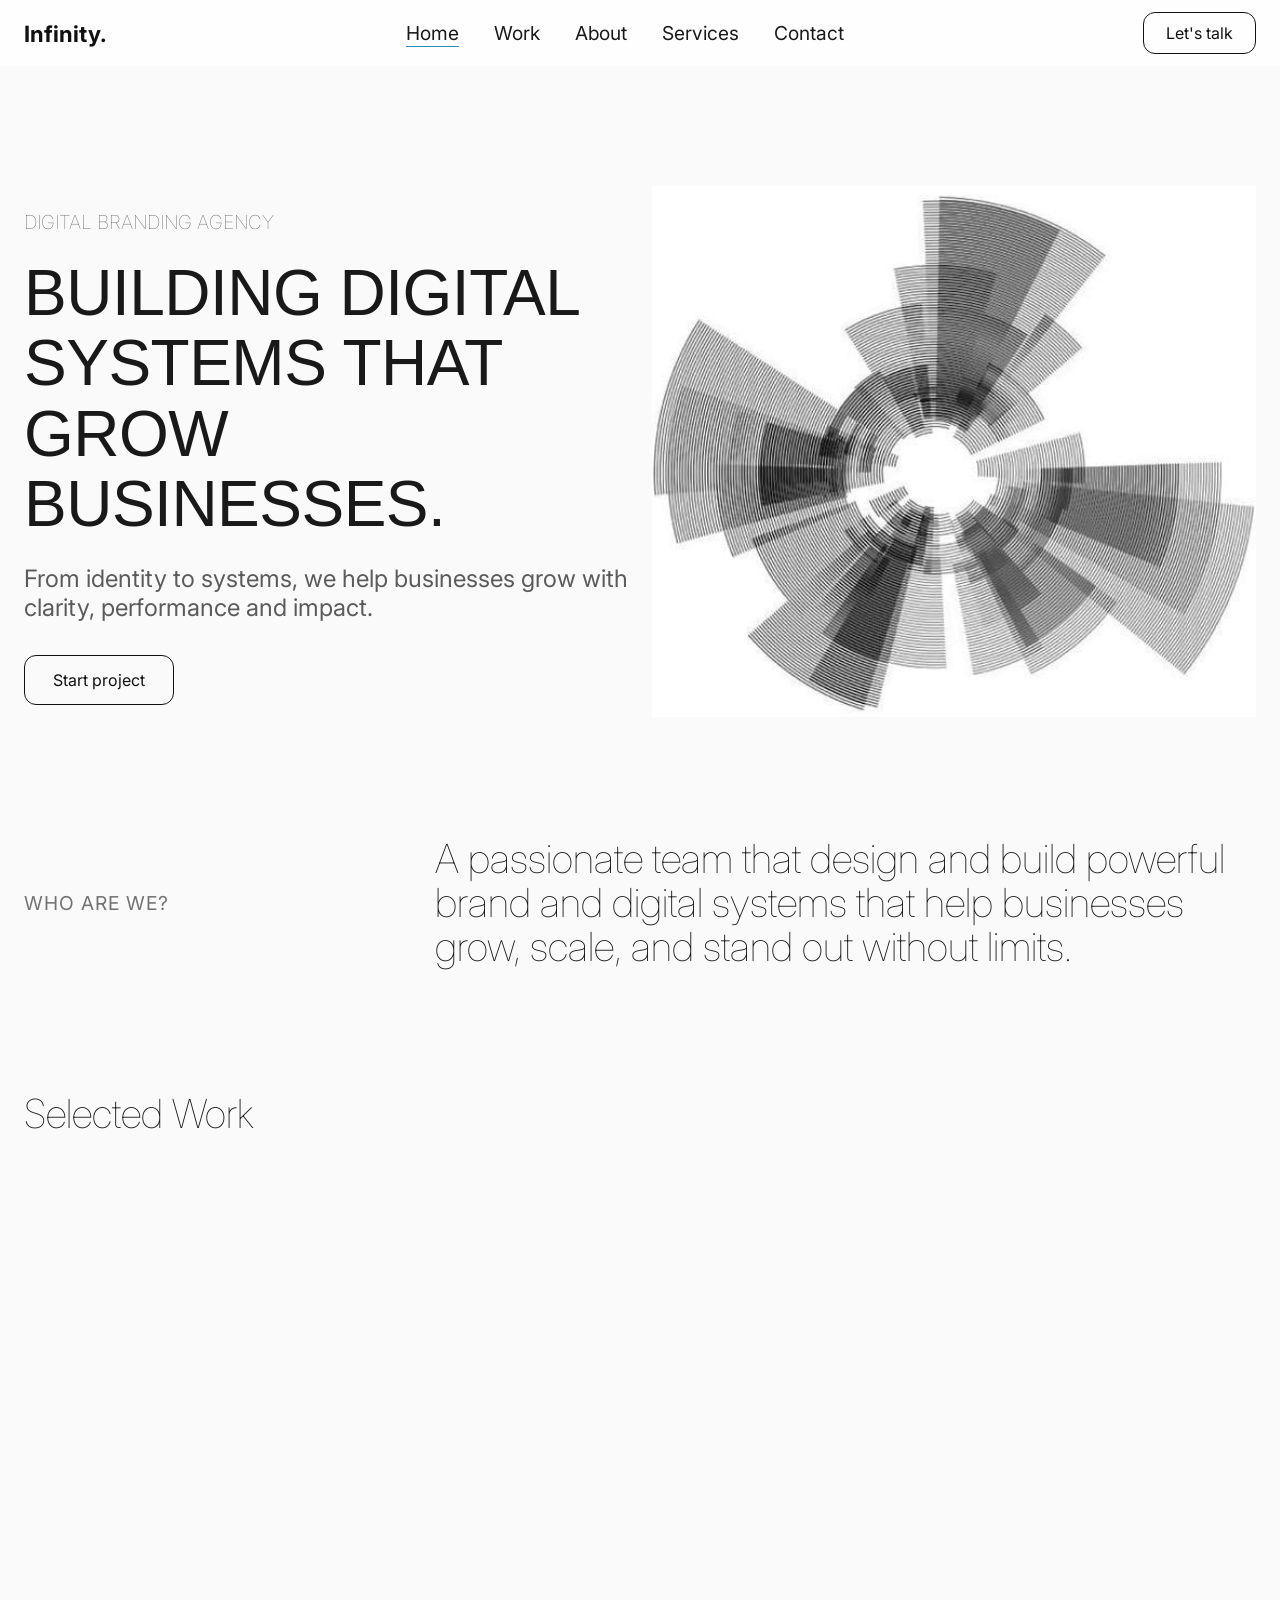
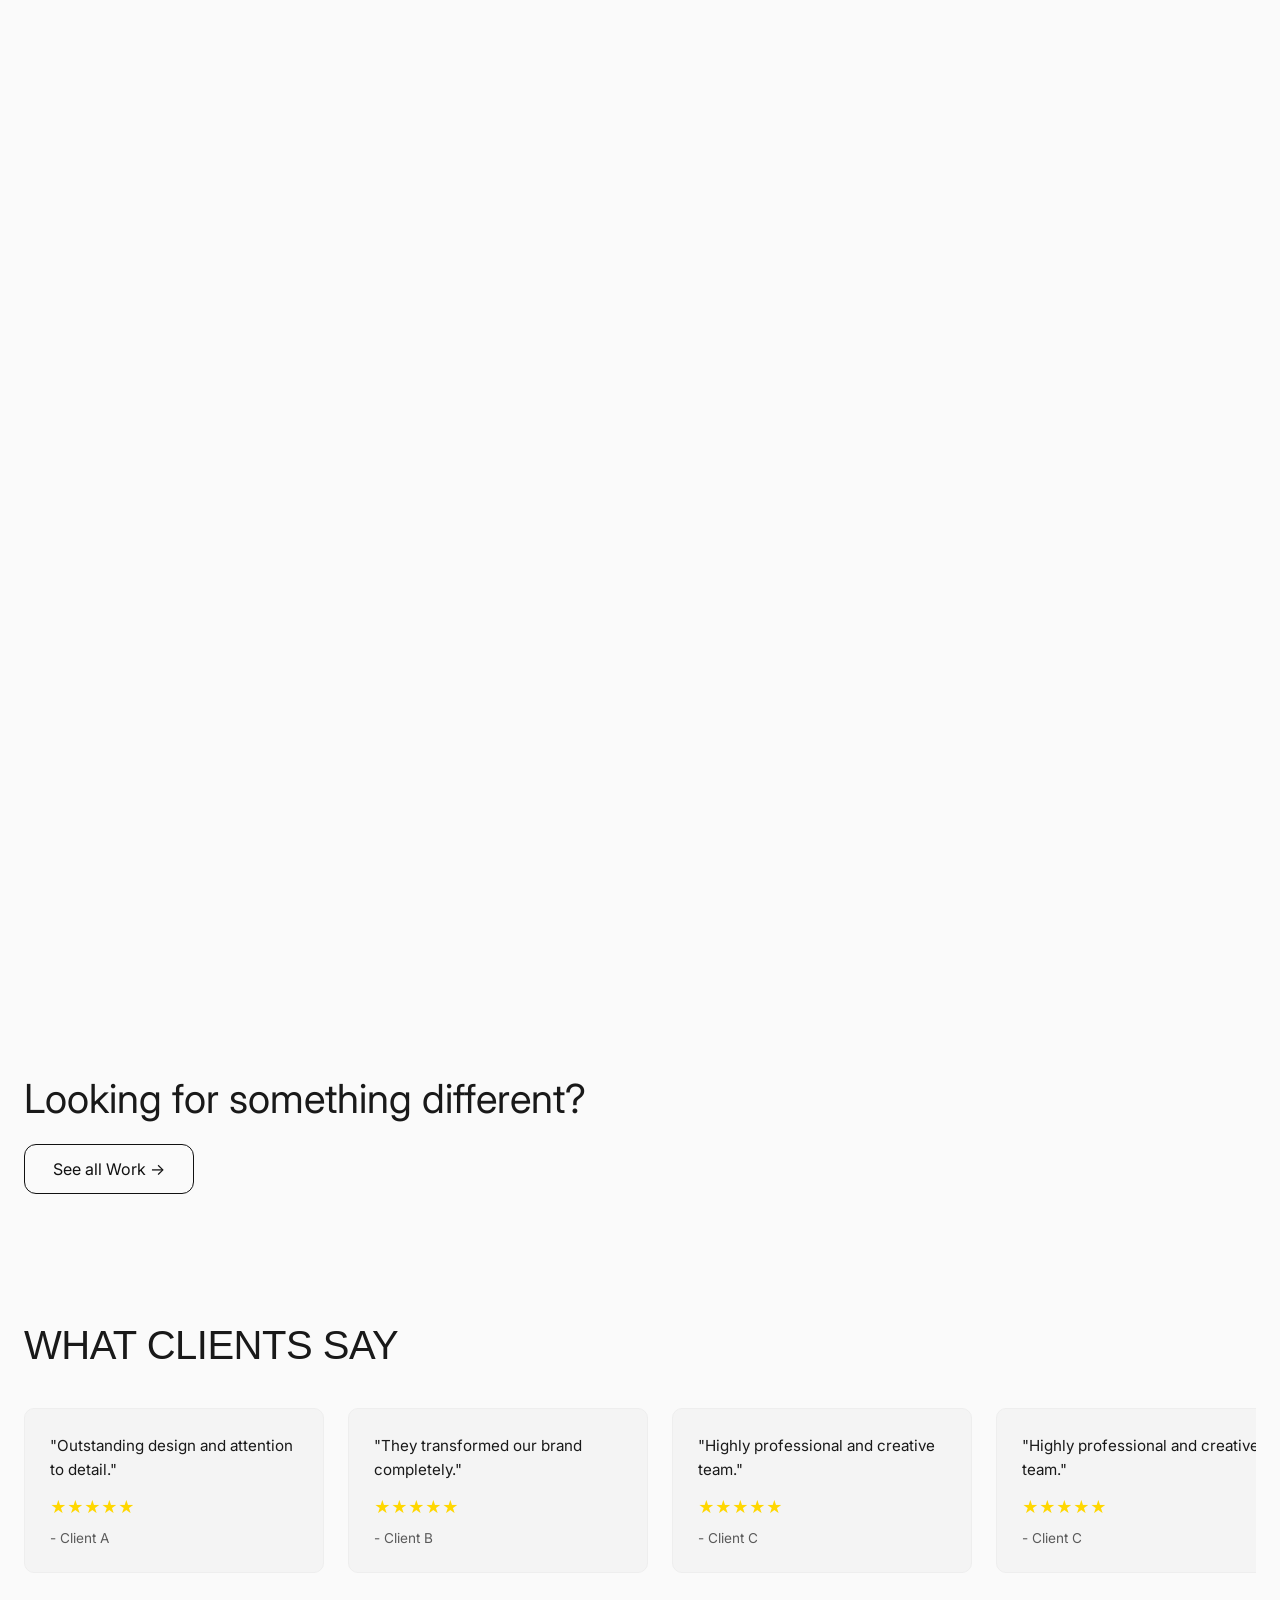
==== commit 83217208: "Update index.html" ====
--- a/index.html
+++ b/index.html
@@ -64,7 +64,7 @@
                     </div>
                    
                     <div class="hero-media">
-                        <img src="assets/images/bg3.jpg" alt="hero image">
+                        <img src="assets/images/hero.jpg" alt="hero image">
                     </div>
 
                 </div>
@@ -296,10 +296,10 @@
 
                     <h4>See what we've built</h4>
                     <ul>
-                        <li><a href="#">Branding</a></li>
-                        <li><a href="#">Web Design</a></li>
-                        <li><a href="#">UI/UX</a></li>
-                        <li><a href="#">Software solutions</a></li>
+                        <li><a href="portfolio.html?filter=branding">Branding</a></li>
+                        <li><a href="portfolio.html?filter=web">Web Design</a></li>
+                        <li><a href="portfolio.html?filter=uiux">UI/UX</a></li>
+                        <li><a href="portfolio.html?filter=software">Software Solutions</a></li>
                     </ul>
 
                 </div>
--- a/style.css
+++ b/style.css
@@ -54,7 +54,7 @@
 }
 .nav a {
   text-decoration: none;
-  color: #111;
+  color: #191919;
   font-size: 1.2rem;
   transition: 0.3s;
 }
@@ -294,21 +294,22 @@
 
 .work-item {
   position: relative;
-  background: #ccc;
+  background: #fafafa;
   height: 480px;
   overflow: hidden;
+  transition: transform 0.4s ease;
   border-radius: 12px;
-  transition: transform 0.4s ease;
+}
+
+.work-item-media {
+  position: relative;
+ border-radius: 12px; 
+ background: #ccc;
+ overflow: hidden;
+ transition: transform 0.4s ease;
 }
 
 .large { grid-column: span 2;  }
-
-
-.work-item {
-  position: relative;
-  overflow: hidden;
-  border-radius: 12px;
-}
 
 .work-item video {
   width: 100%;
@@ -418,6 +419,14 @@
   }
 
   .work-item {
+  position: relative;
+  background: #fafafa;
+  height: 480px;
+  overflow: hidden;
+  transition: transform 0.4s ease;
+}
+
+  .work-item {
     transform: none !important;
   }
 
@@ -432,6 +441,7 @@
   .work-info {
     display: block;
     text-decoration: none;
+    padding: 12px;
   }
 
   .work-info h3 {
@@ -782,14 +792,13 @@
     transition: transform 0.5s ease;
     z-index: 1000;
   }
-
+ 
   .nav.active {
     transform: translateY(0);
     top: 50px;
     justify-content: flex-start;
   }
 
-  /* Links left aligned */
   .nav-links {
     list-style: none;
     padding: 0;
@@ -797,6 +806,7 @@
     display: flex;
     flex-direction: column;
     
+    
   }
 
   .nav-links li { 
@@ -805,12 +815,9 @@
   }
 
   .nav-links a {
-    font-size: 1.8rem;
+    font-size: 1.5rem;
     text-decoration: none;
     color: #0D0D0D;
-  }
-  .mobile-cta a {
-    font-size: 1.5rem;
   }
 
   .mobile-cta {
@@ -819,13 +826,12 @@
     padding: 12px 25px;
     font-size: 1.5rem;
     text-decoration: none;
-    color: #fafafa;
     text-align: center;
     border-radius: 12px;
     display: block;
     background: #328eb8;
   }
- 
+
   .cta-btn {
     display: none;
   }
@@ -1025,6 +1031,7 @@
 
 
 
+
 /* ABOUT PAGE*/
 
 .about-hero{
@@ -1540,7 +1547,7 @@
 }
 .services {
   padding: 0px 12px 60px;
-  grid-template-columns: 1fr;
+  grid-template-columns:1fr;
 }
 
 .service-card {
@@ -1553,14 +1560,14 @@
    background: #fafafa;
   color: #191919;
 }
-  .service-card,
+
+.service-card,
 .service-card:nth-child(4),
 .service-card:nth-child(5) {
   grid-column: 1 / -1;
 }
   
 }
-
 
 
 
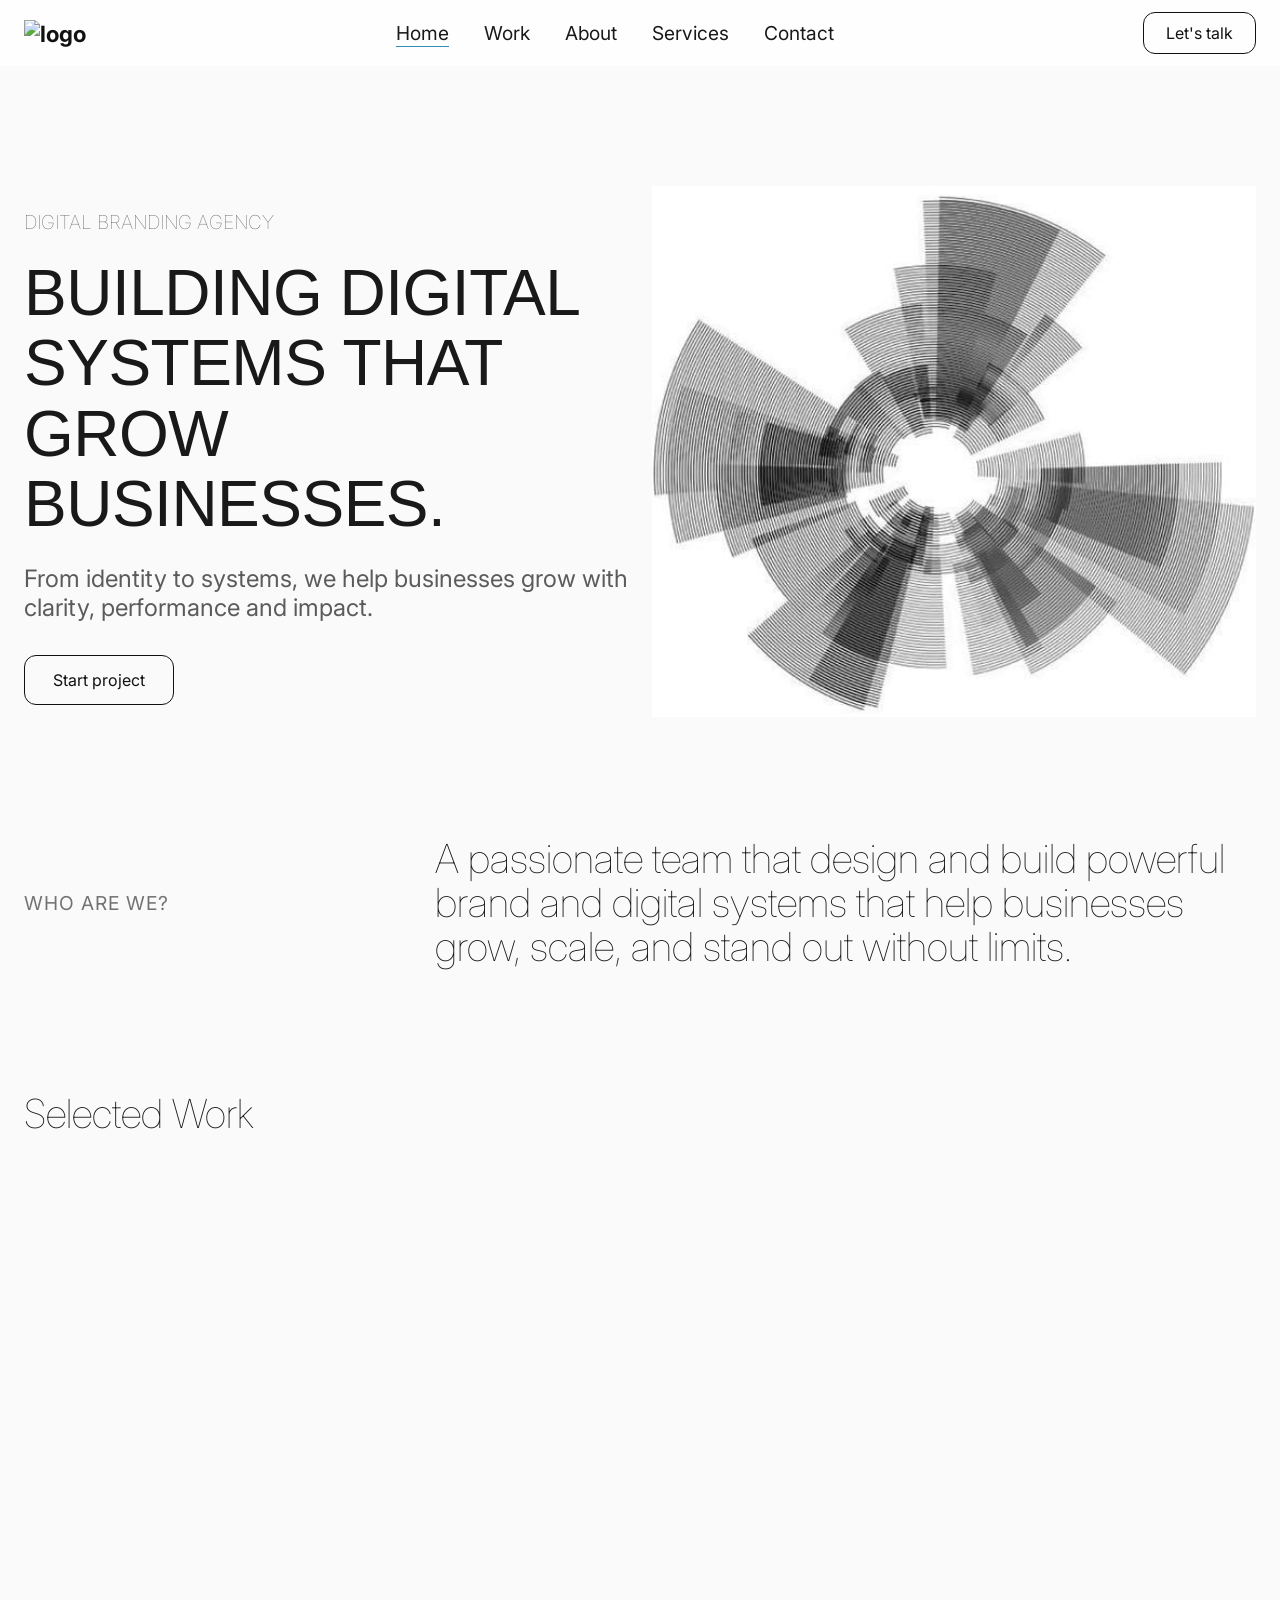
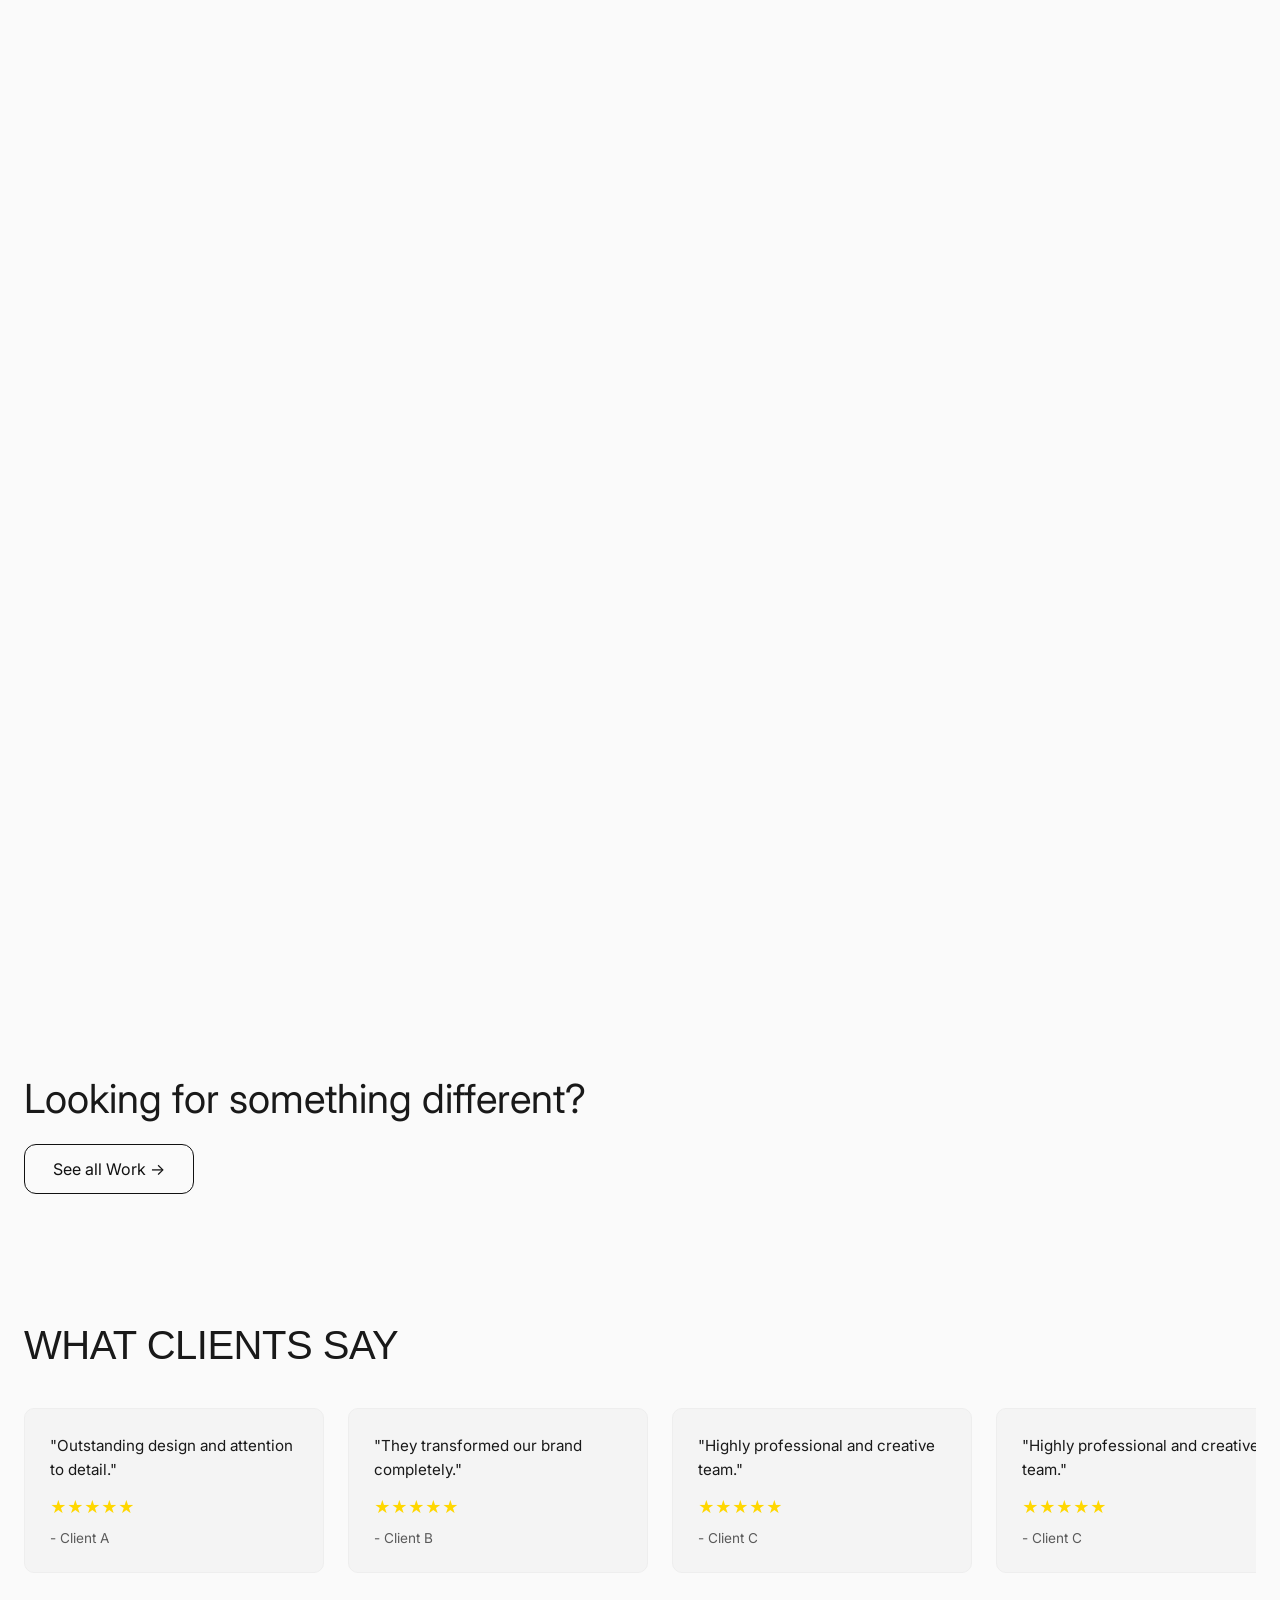
==== commit e93f384d: "Update index.html" ====
--- a/index.html
+++ b/index.html
@@ -23,7 +23,9 @@
 
             <header class="navbar">
 
-                <a href="index.html" class="logo">Infinity.</a>
+                <a href="index.html" class="logo">
+                    <img src="assets/images/infinity-logo.svg" alt="logo">
+                </a>
 
                 <nav class="nav">
 
--- a/style.css
+++ b/style.css
@@ -15,6 +15,7 @@
 .values-title,
 .footer-top h2,
 .services-title,
+.project-header h1,
 .service-title,
 .contact-title {
   font-family: 'Space Grotesk', sans-serif;
@@ -307,6 +308,7 @@
  background: #ccc;
  overflow: hidden;
  transition: transform 0.4s ease;
+ height: 480px;
 }
 
 .large { grid-column: span 2;  }
@@ -425,6 +427,9 @@
   overflow: hidden;
   transition: transform 0.4s ease;
 }
+.work-item-media {
+  height: auto;
+}
 
   .work-item {
     transform: none !important;
@@ -1704,3 +1709,163 @@
   }
 }
 
+
+
+
+
+
+
+
+
+
+
+
+/*PROJECTS*/
+
+.project {
+  padding: 120px 40px;
+}
+
+
+.project-top {
+  margin-bottom: 40px;
+}
+
+.back-link {
+  text-decoration: none;
+  font-size: 1rem;
+  color: #191919;
+  opacity: 0.7;
+}
+
+
+.project-header h1 {
+  font-size: 3.5rem;
+  margin-bottom: 40px;
+  text-transform: uppercase;
+  font-weight: 400;
+}
+
+
+.project-hero img {
+  width: 100%;
+  height: 600px;
+  object-fit: cover;
+  border-radius: 12px;
+}
+
+
+.project-details {
+  display: grid;
+  grid-template-columns: repeat(2, 1fr);
+  gap: 40px;
+  margin: 120px 0;
+}
+
+.detail h5 {
+  font-size: 1.2rem;
+  opacity: 0.6;
+  text-transform: uppercase;
+  padding: 24px 0px;
+  font-weight: 400;
+}
+
+.detail p,
+.detail a {
+  font-size: 1.5rem;
+  text-decoration: none;
+  color: #191919;
+}
+
+.project-overview {
+padding: 60 0px;
+}
+
+.overview-item {
+  display: grid;
+  grid-template-columns: 1fr 2fr;
+  gap: 24px;
+  margin: 60px 0px;
+  align-items: center;
+
+}
+
+.overview-item p {
+ font-size: 1.2rem;
+}
+
+.overview-item h3 {
+  opacity: 0.7;
+  text-transform: uppercase;
+  font-weight: 400;
+}
+
+
+.project-media {
+  margin-bottom: 80px;
+}
+
+.project-media h2 {
+  margin-bottom: 20px;
+}
+
+.project-media img {
+  width: 100%;
+  border-radius: 12px;
+}
+
+
+.project-bottom {
+  display: flex;
+  justify-content: space-between;
+  margin-top: 80px;
+}
+
+.project-bottom a {
+  text-decoration: none;
+  color: #0D0D0D;
+}
+
+
+@media (max-width: 768px) {
+
+  .project {
+    padding: 40px 20px;
+  }
+
+  .project-header h1 {
+    font-size: 2rem;
+  }
+
+  .project-hero img {
+    height: 300px;
+  }
+ 
+  .overview-item {
+    display: grid;
+    grid-template-columns: 1fr;
+  }
+
+  /* DETAILS → stack */
+  .project-details {
+    grid-template-columns: 1fr;
+    gap: 24px;
+  }
+
+  /* OVERVIEW → stack */
+  .project-overview {
+    grid-template-columns: 1fr;
+    gap: 32px;
+  }
+
+  /* MEDIA */
+  .project-media img {
+    height: auto;
+  }
+
+  /* BOTTOM NAV → stack */
+  .project-bottom {
+    flex-direction: column;
+    gap: 16px;
+  }
+}
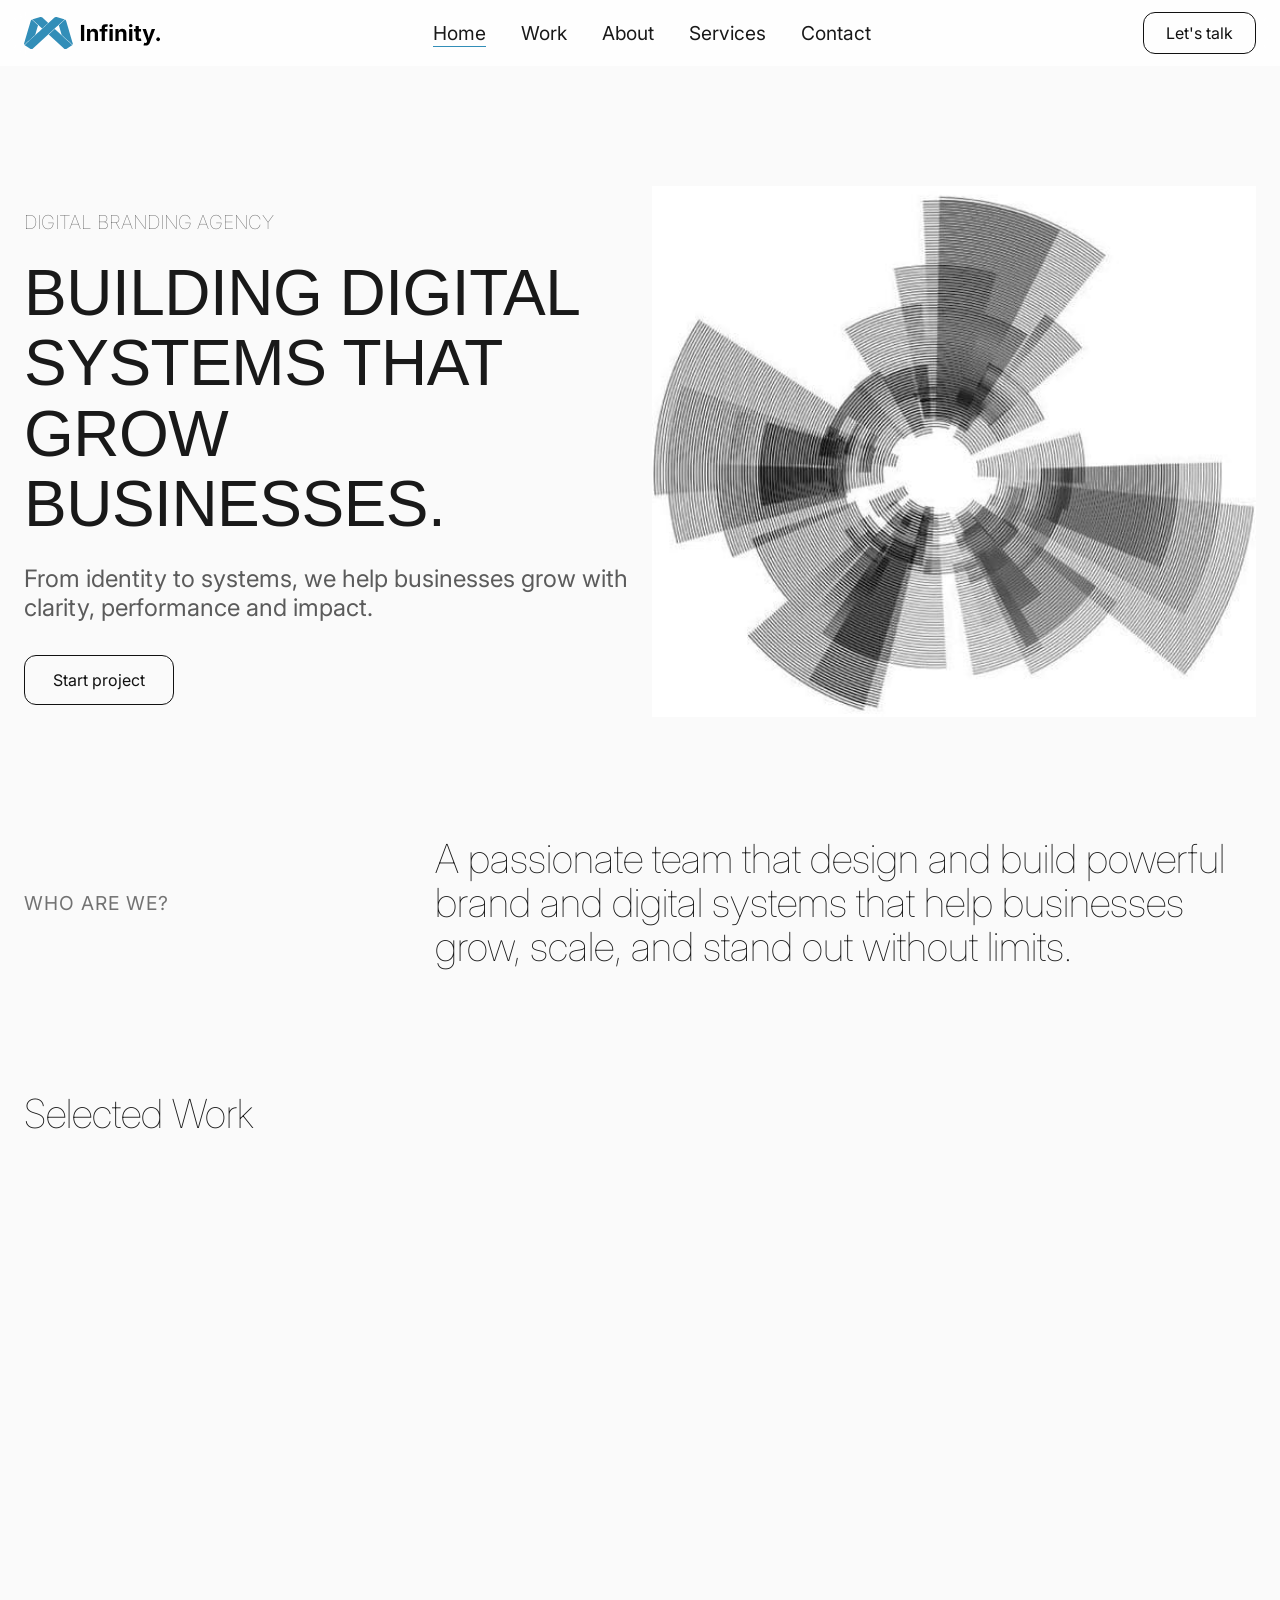
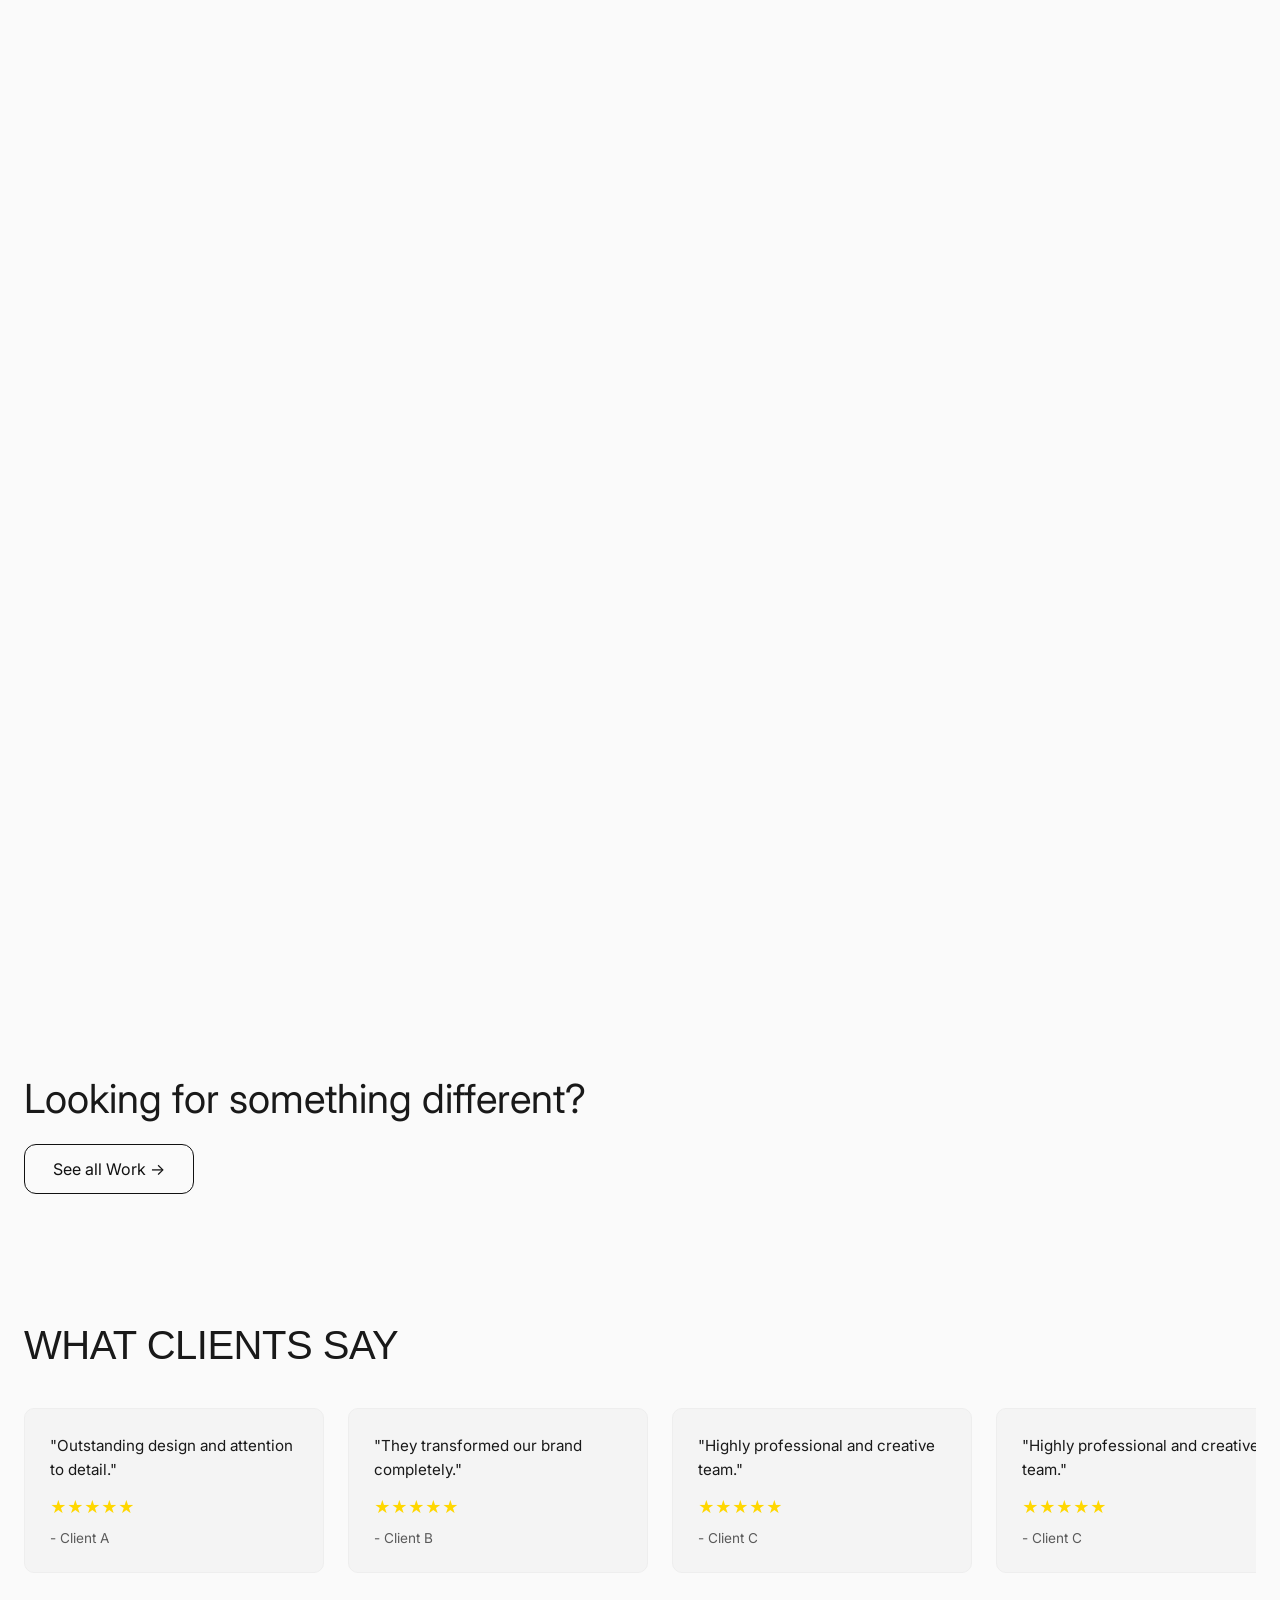
==== commit b6b4ce0a: "Update index.html" ====
--- a/index.html
+++ b/index.html
@@ -97,7 +97,7 @@
 
                     <a href="portfolio.html" class="work-item large">
 
-                        <video src="assets/videos/Video Project 1.mp4" autoplay muted loop></video>
+                        <video src="assets/videos/ndeanka.mp4" autoplay muted loop></video>
 
                         <div class="work-overlay">
                             <h3>Project One</h3>
--- a/style.css
+++ b/style.css
@@ -42,11 +42,24 @@
   backdrop-filter: blur(12px);
   z-index: 1000;
 }
+
 .logo {
-  font-size: 1.4rem;
-  font-weight: 700;
+  display: inline-block;
   text-decoration: none;
-  color: #111;
+}
+
+.logo img {
+  height: 32px; /* desktop size */
+  width: auto;
+  display: block;
+}
+
+.logo img {
+  transition: opacity 0.3s ease;
+}
+
+.logo:hover img {
+  opacity: 0.7;
 }
 .nav-links {
   display: flex;
@@ -110,6 +123,12 @@
   color: #fff;
   background: #328eb8;
   border: 1px solid #328eb8;
+}
+
+@media (max-width: 768px) {
+  .logo img {
+    height: 26px;
+  }
 }
 
 
